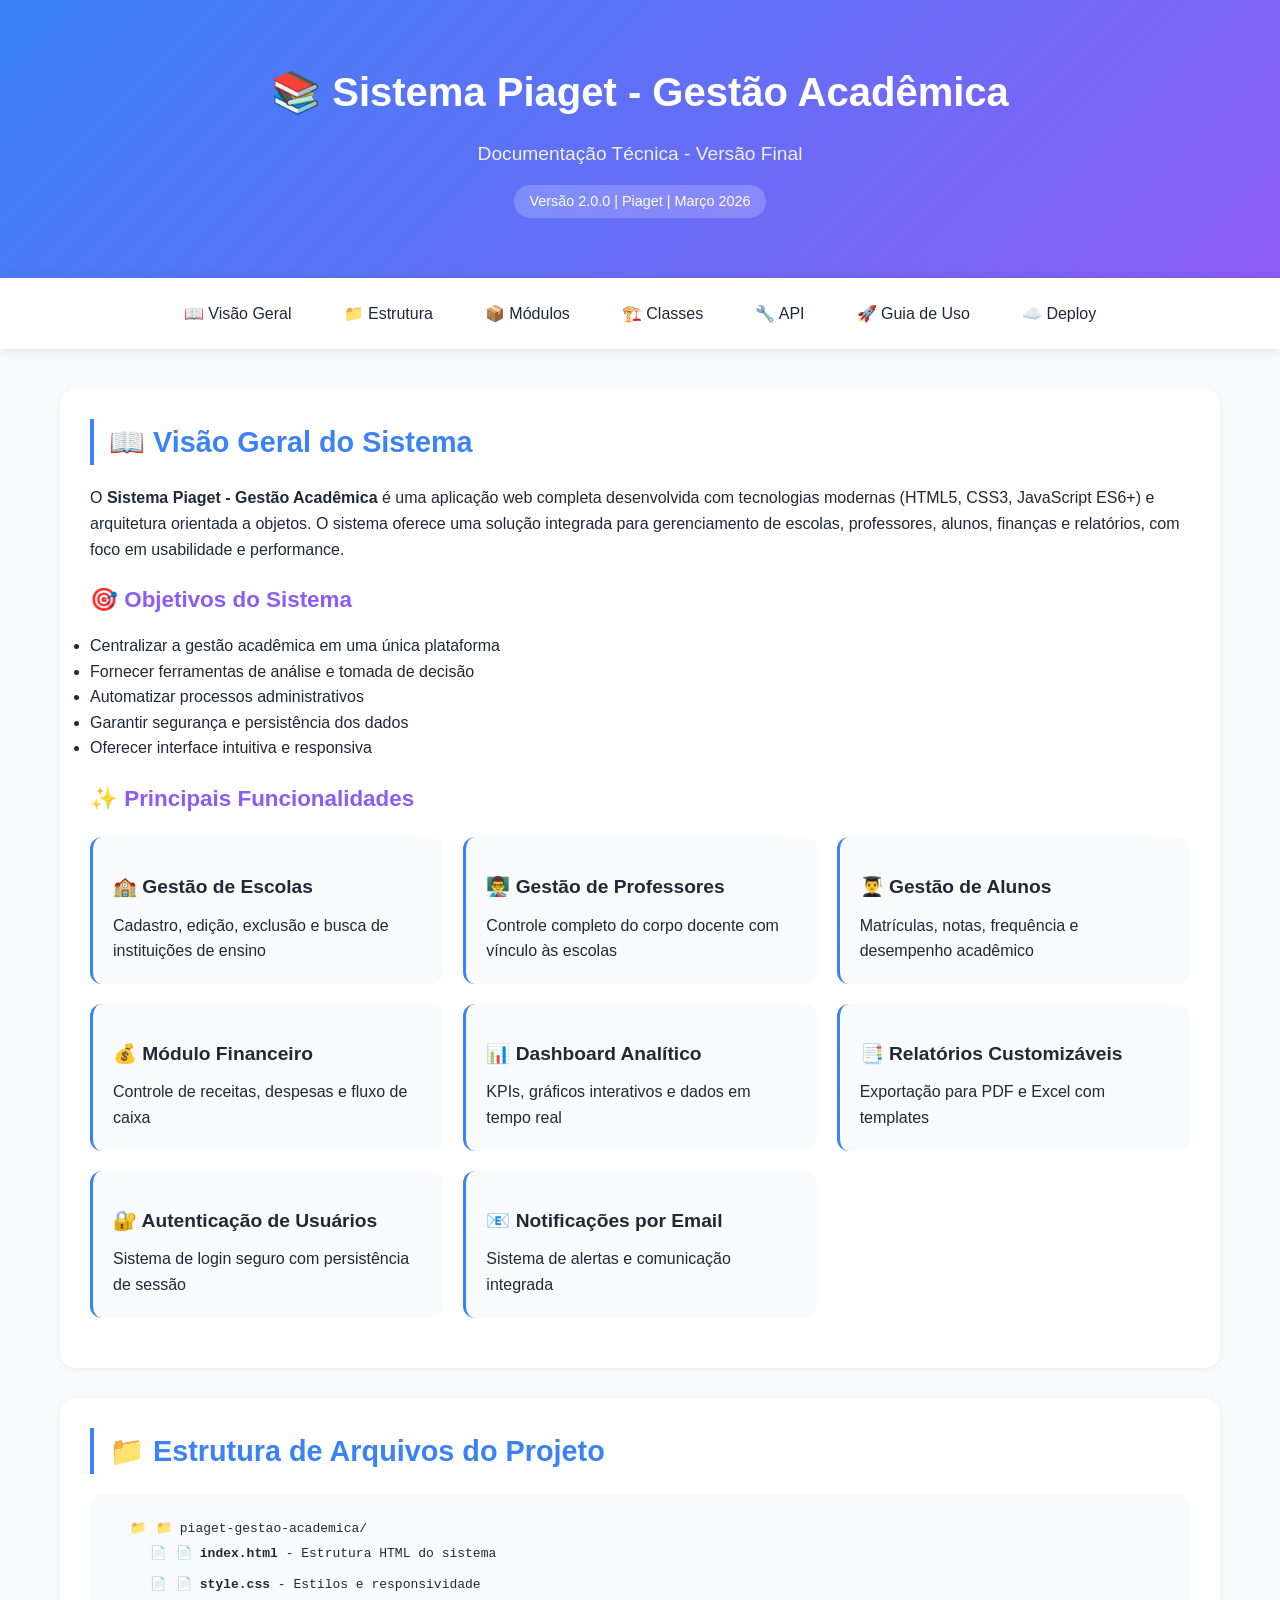
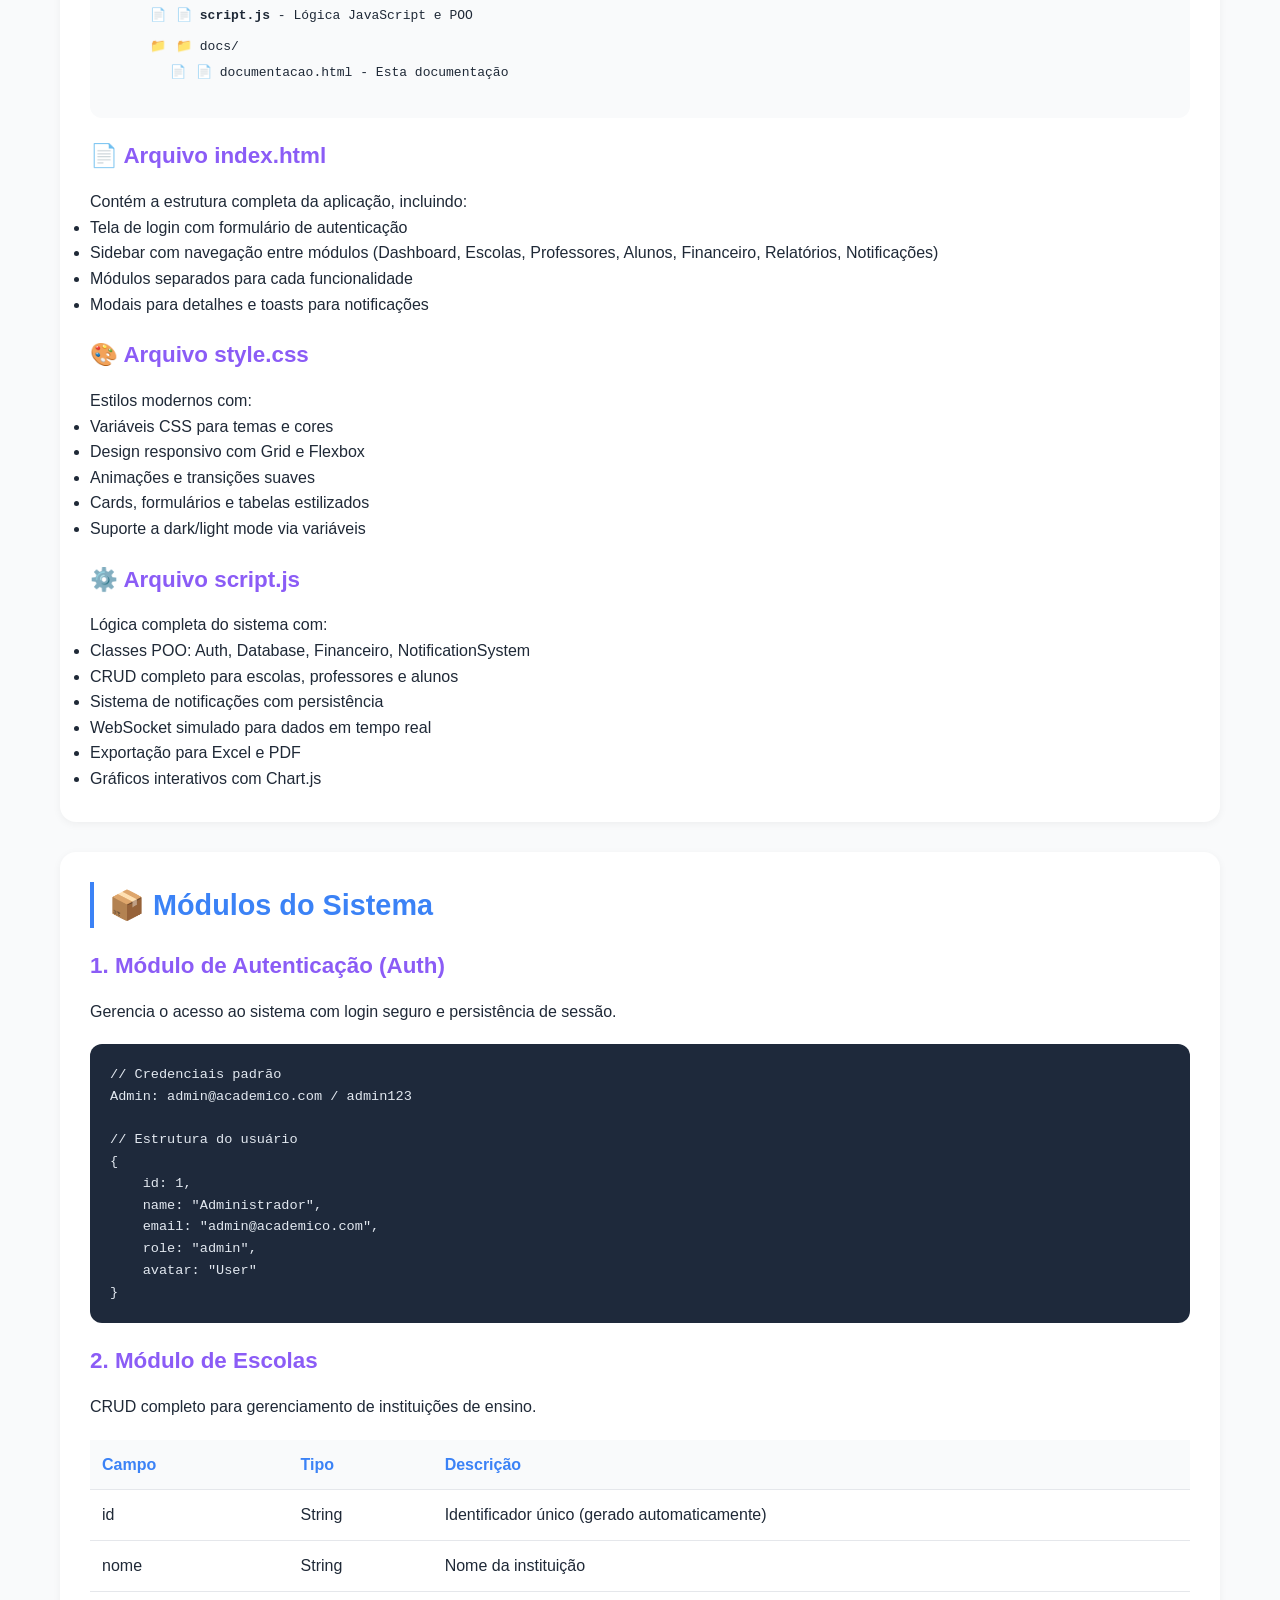
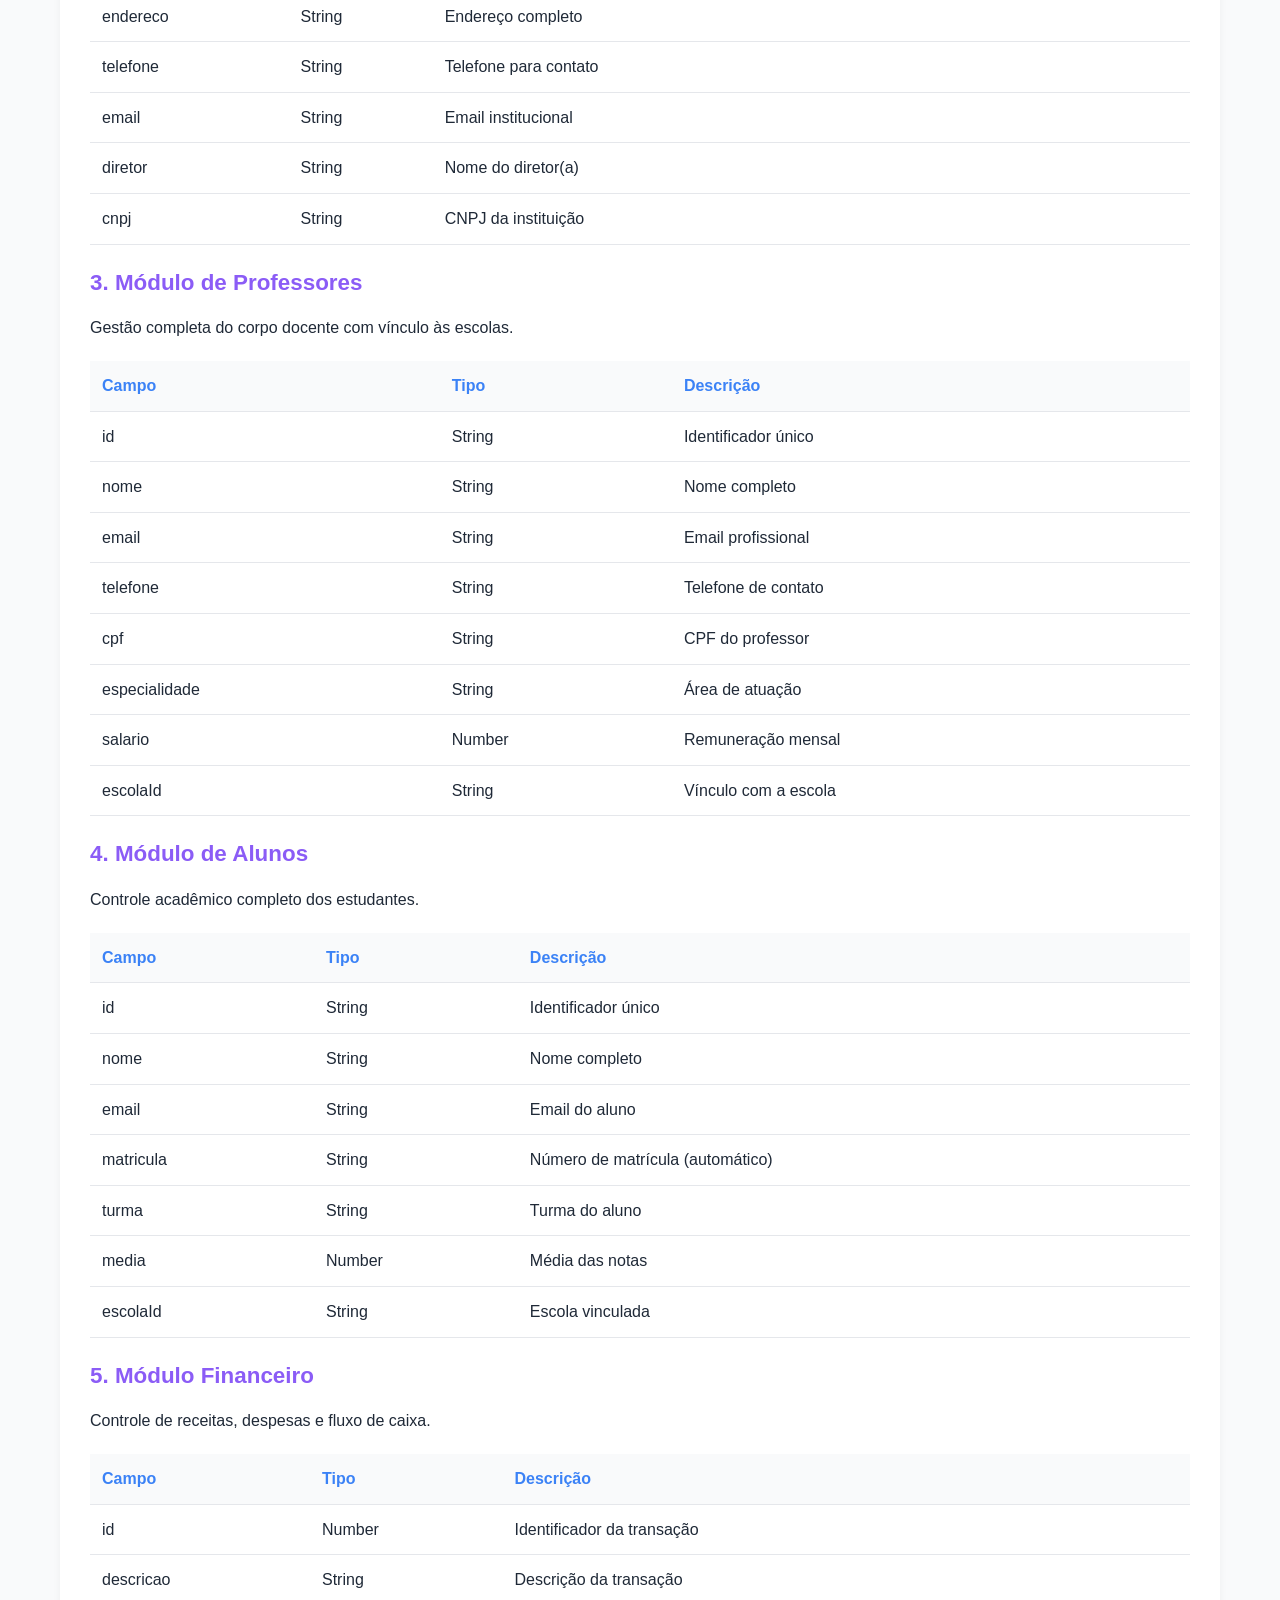
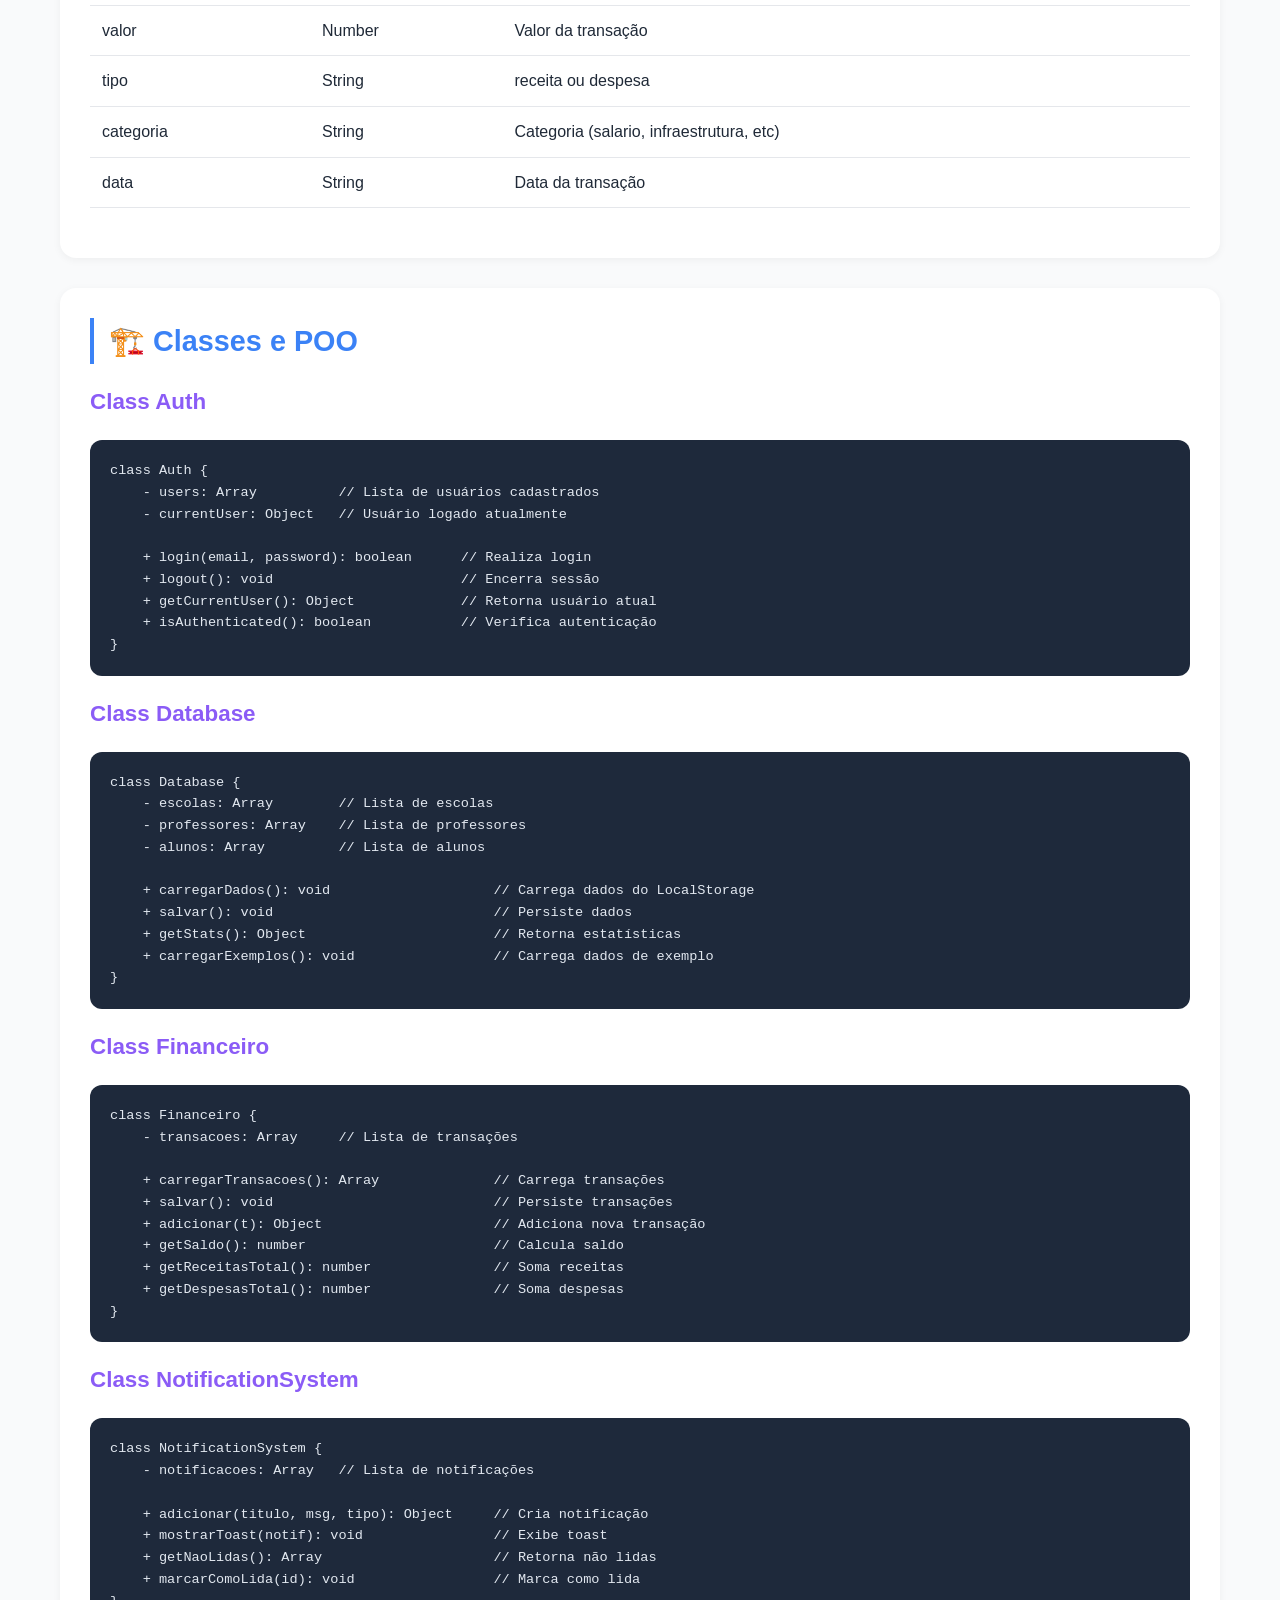
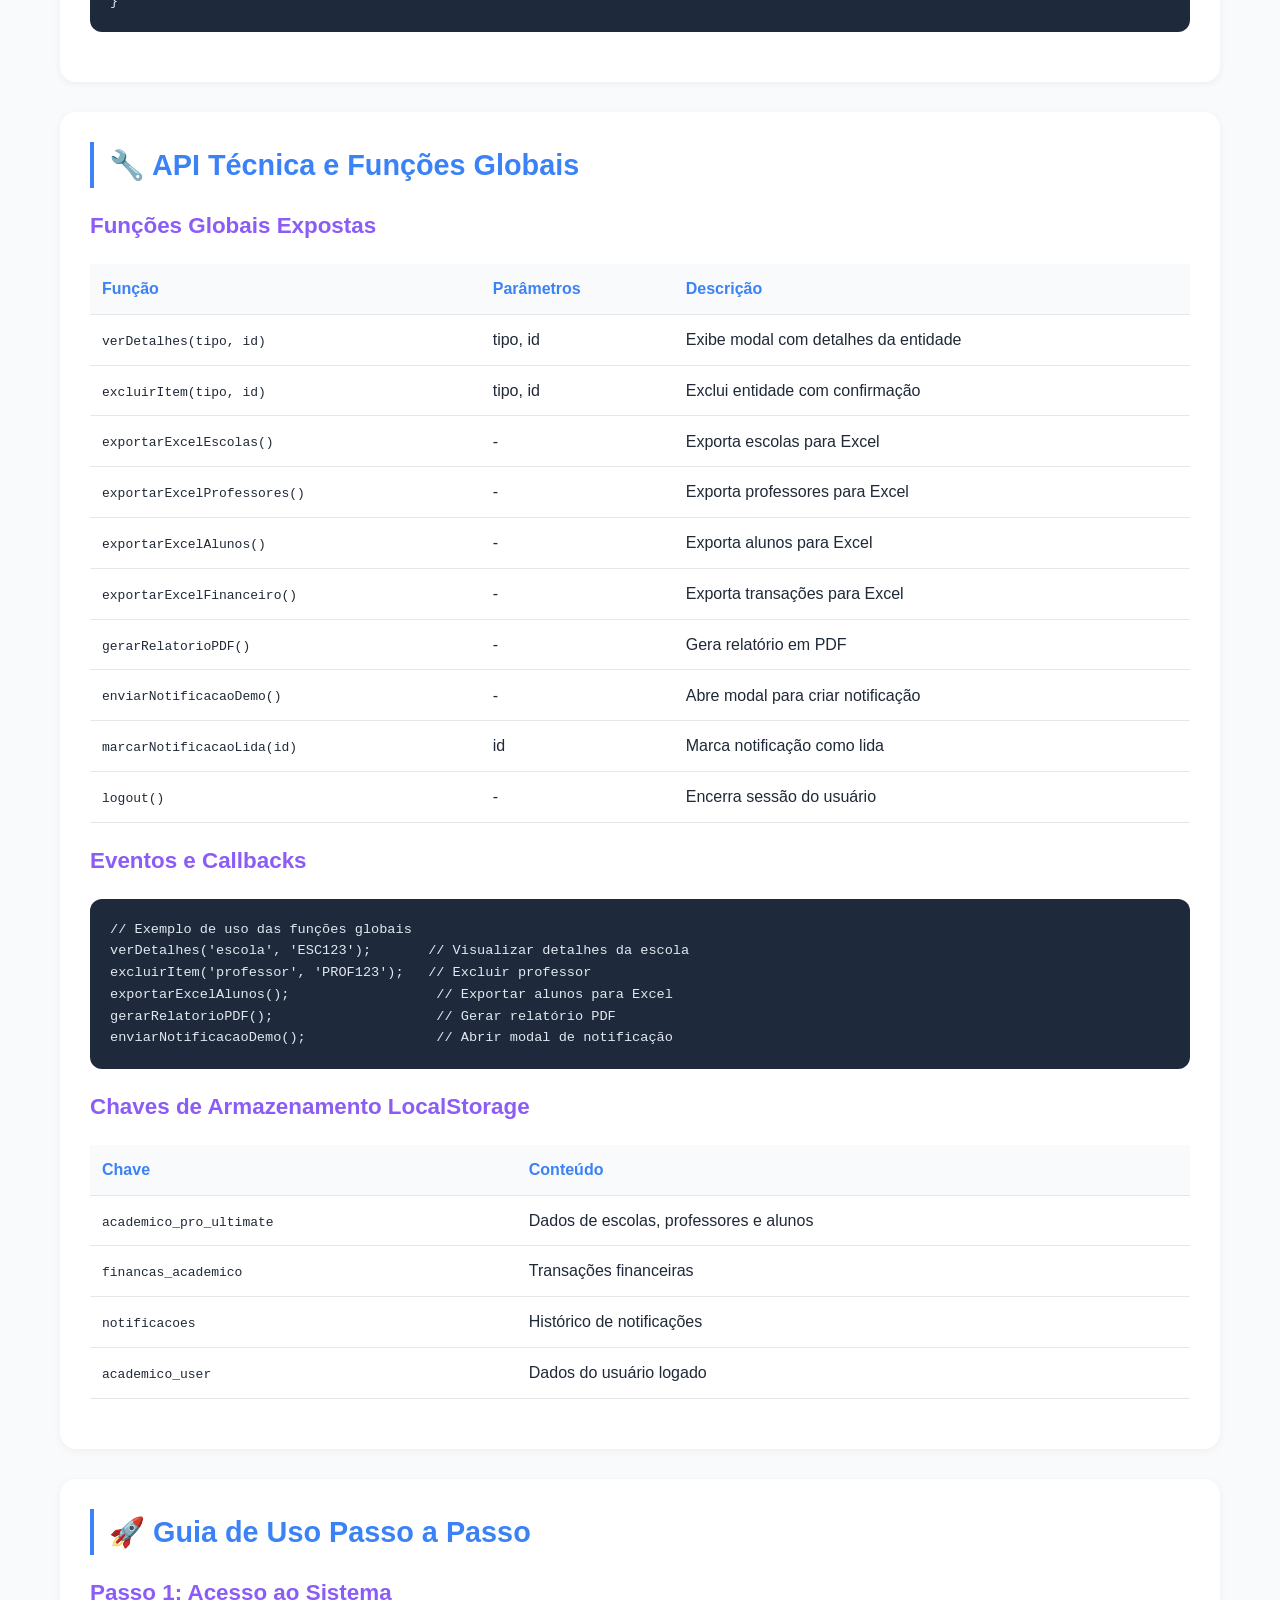
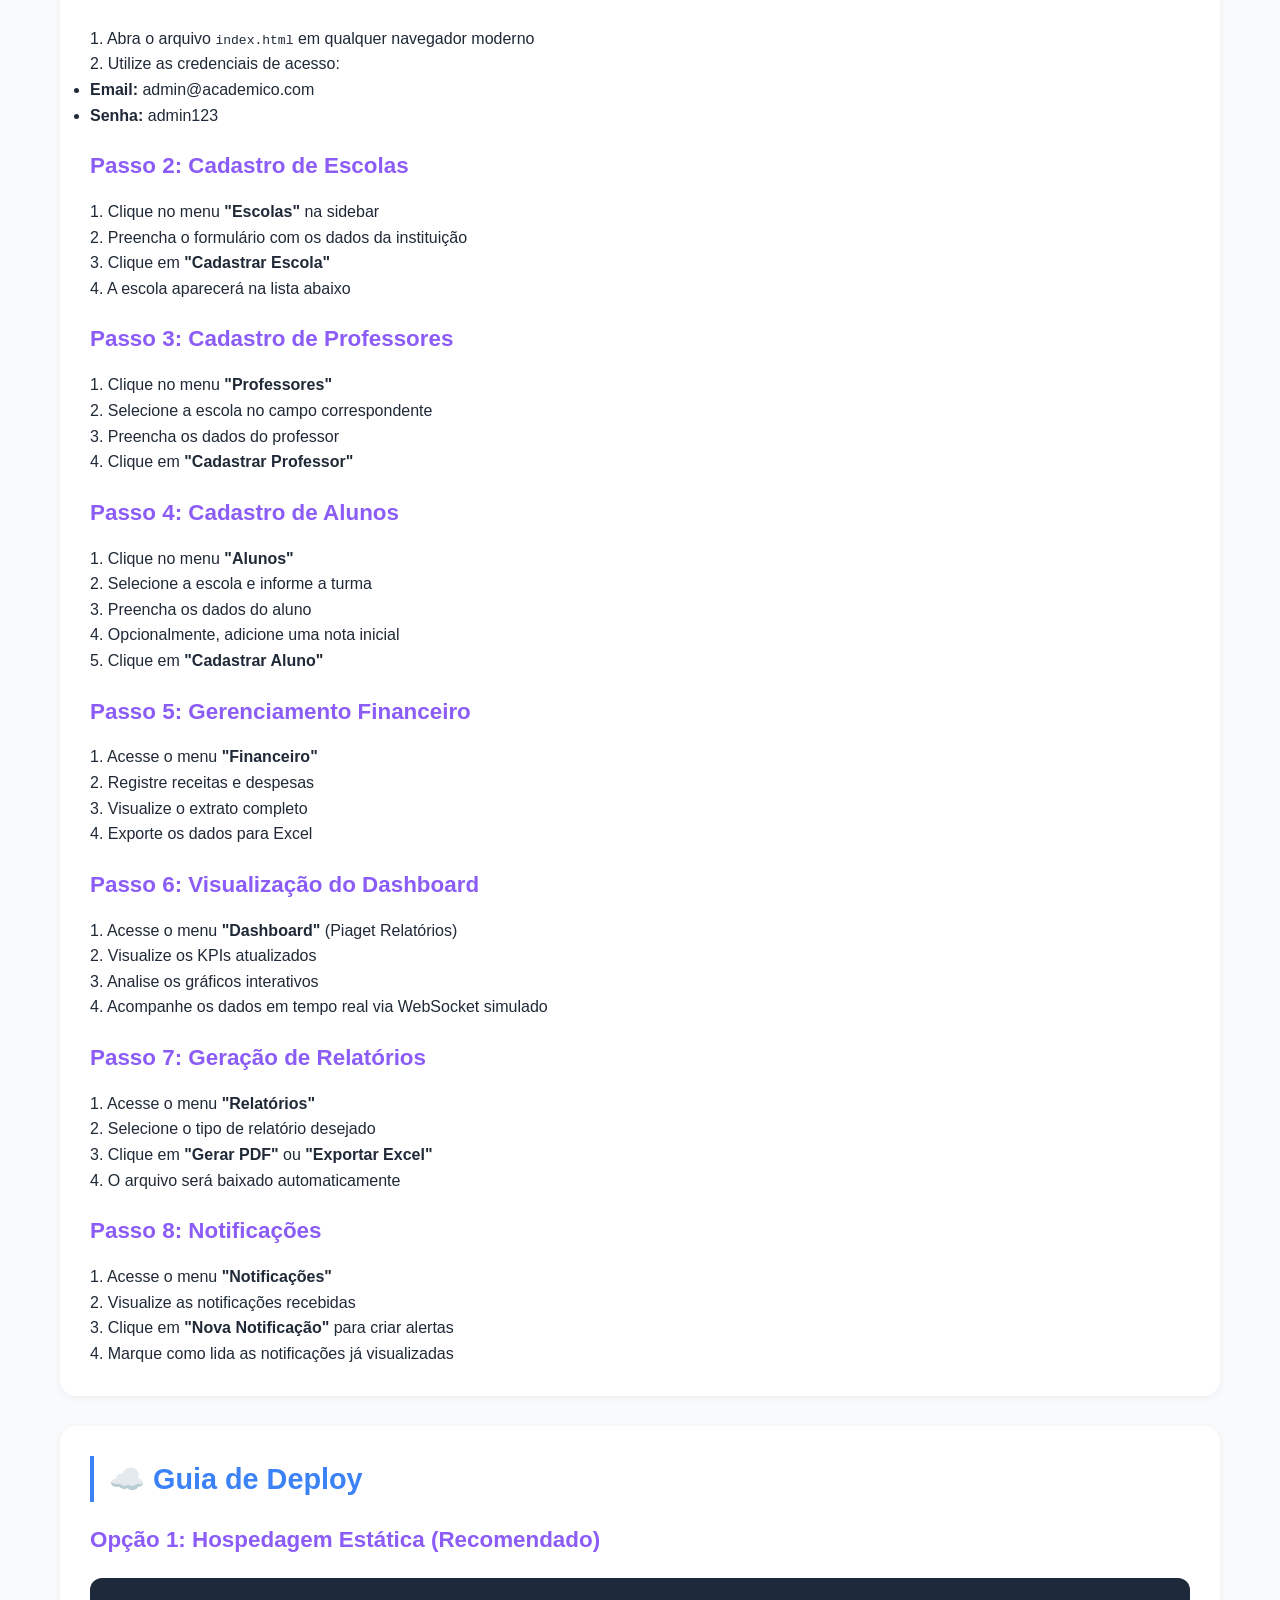
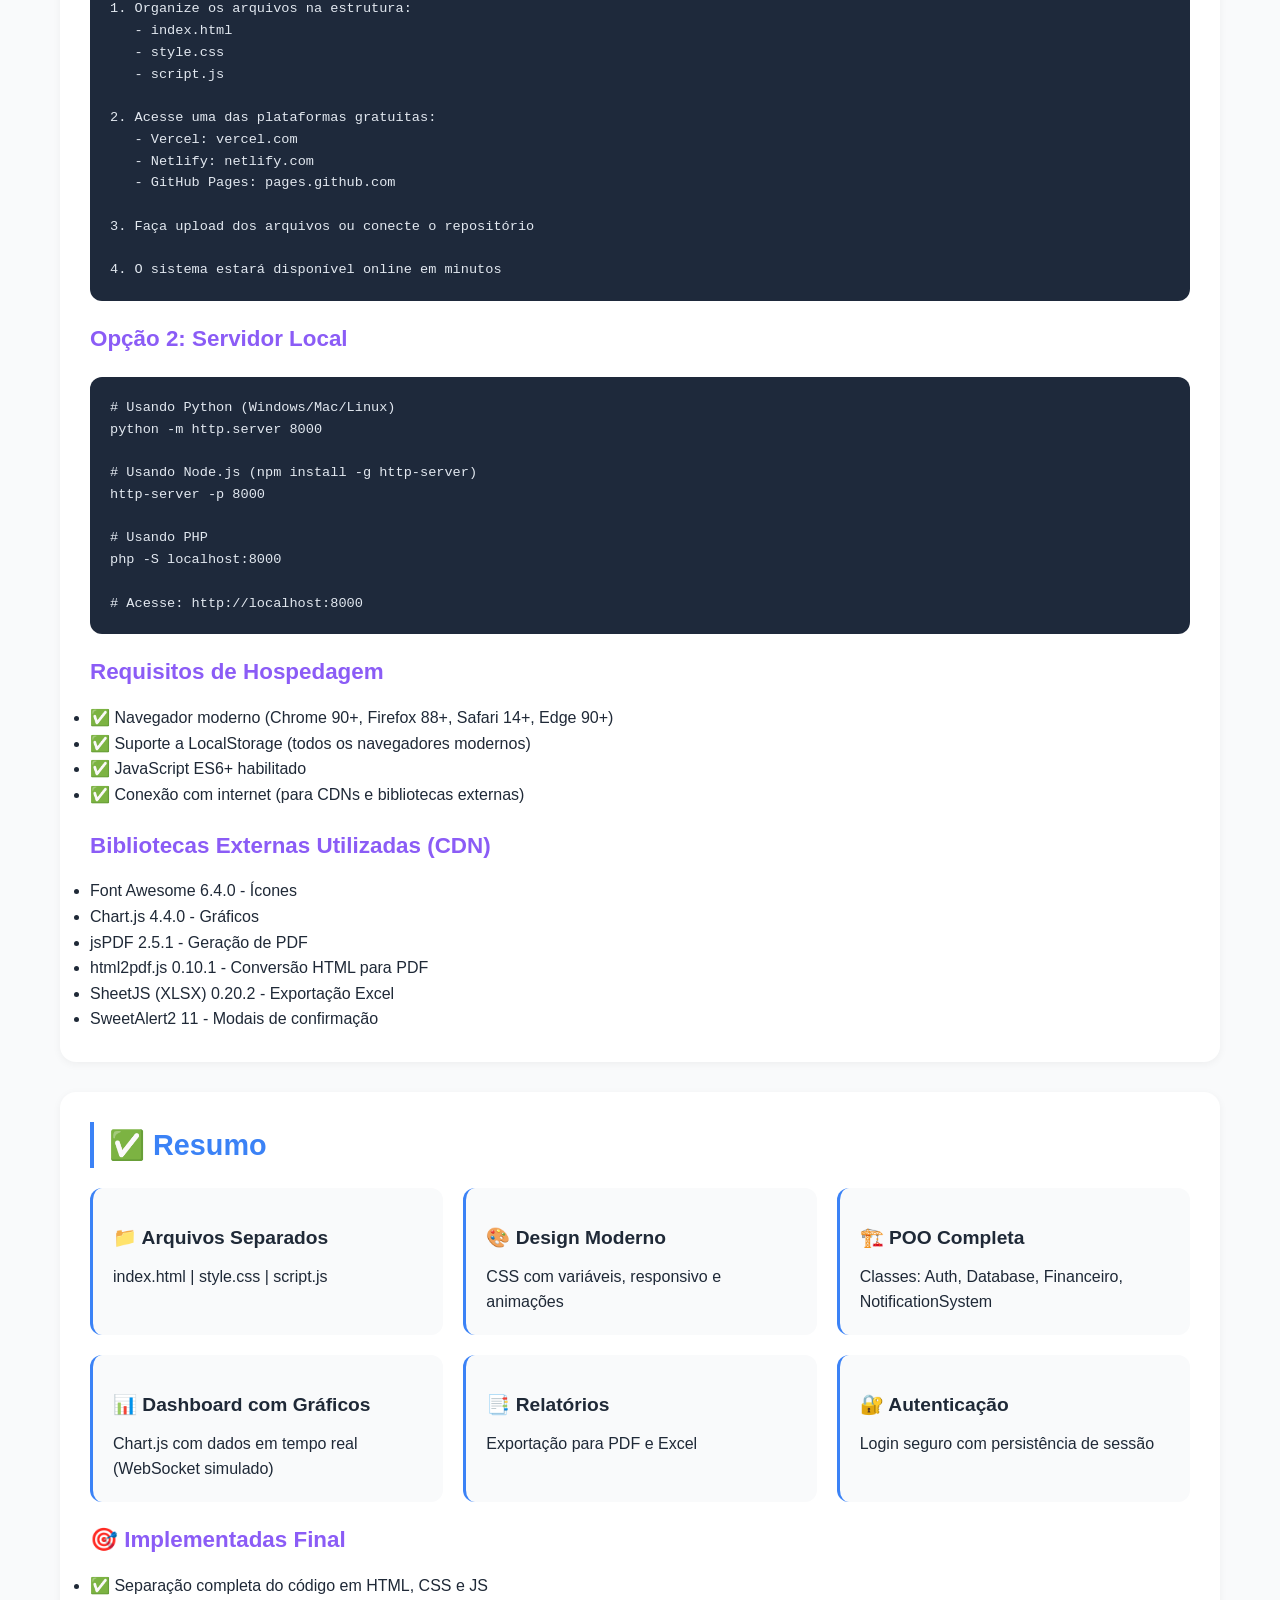
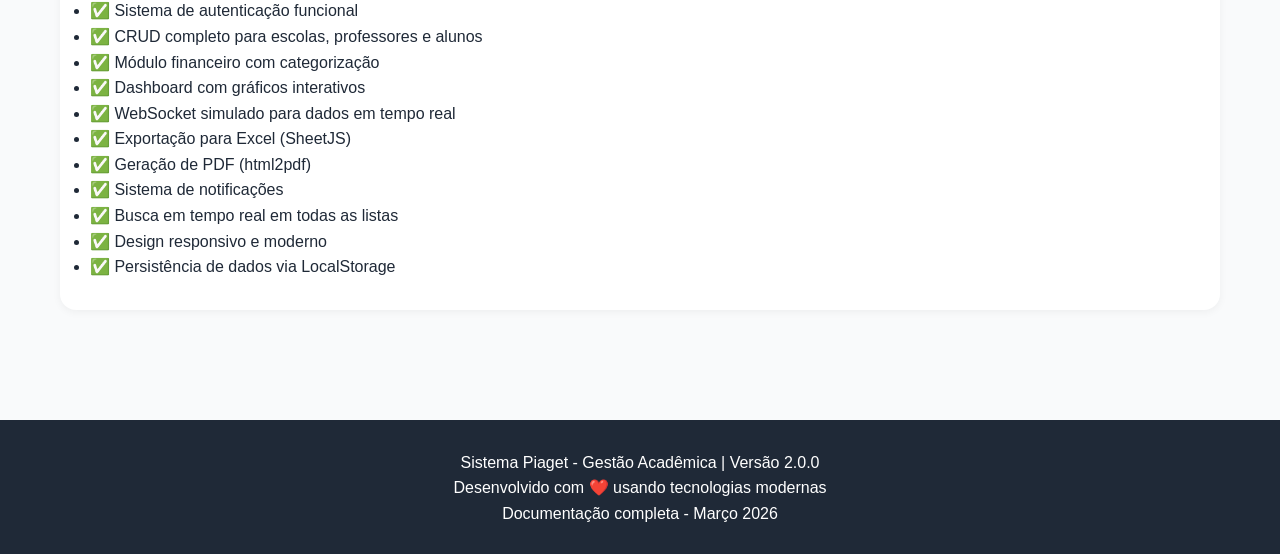
==== docs/documentacao.html @ 5e11f442 "projeto-piaget" ====
<!DOCTYPE html>
<html lang="pt-BR">
<head>
    <meta charset="UTF-8">
    <meta name="viewport" content="width=device-width, initial-scale=1.0">
    <title>Documentação - Sistema Piaget Gestão Acadêmica</title>
    <style>
        * {
            margin: 0;
            padding: 0;
            box-sizing: border-box;
        }

        :root {
            --primary: #3b82f6;
            --primary-dark: #2563eb;
            --secondary: #8b5cf6;
            --success: #10b981;
            --danger: #ef4444;
            --warning: #f59e0b;
            --dark: #1f2937;
            --light: #f9fafb;
            --gray: #6b7280;
        }

        body {
            font-family: 'Segoe UI', Tahoma, Geneva, Verdana, sans-serif;
            line-height: 1.6;
            color: var(--dark);
            background: var(--light);
        }

        /* Header */
        .doc-header {
            background: linear-gradient(135deg, var(--primary), var(--secondary));
            color: white;
            padding: 60px 0;
            text-align: center;
        }

        .doc-header h1 {
            font-size: 2.5rem;
            margin-bottom: 15px;
        }

        .doc-header p {
            font-size: 1.2rem;
            opacity: 0.9;
        }

        .version-badge {
            display: inline-block;
            background: rgba(255,255,255,0.2);
            padding: 5px 15px;
            border-radius: 20px;
            margin-top: 15px;
            font-size: 0.9rem;
        }

        /* Container */
        .container {
            max-width: 1200px;
            margin: 0 auto;
            padding: 40px 20px;
        }

        /* Navegação */
        .nav-bar {
            background: white;
            box-shadow: 0 2px 10px rgba(0,0,0,0.1);
            position: sticky;
            top: 0;
            z-index: 100;
        }

        .nav-links {
            display: flex;
            justify-content: center;
            gap: 20px;
            padding: 15px;
            flex-wrap: wrap;
        }

        .nav-links a {
            color: var(--dark);
            text-decoration: none;
            padding: 8px 16px;
            border-radius: 8px;
            transition: all 0.3s;
            font-weight: 500;
        }

        .nav-links a:hover {
            background: var(--primary);
            color: white;
        }

        /* Seções */
        .section {
            background: white;
            border-radius: 16px;
            padding: 30px;
            margin-bottom: 30px;
            box-shadow: 0 2px 8px rgba(0,0,0,0.05);
        }

        .section h2 {
            color: var(--primary);
            border-left: 4px solid var(--primary);
            padding-left: 15px;
            margin-bottom: 20px;
            font-size: 1.8rem;
        }

        .section h3 {
            color: var(--secondary);
            margin: 20px 0 15px 0;
            font-size: 1.4rem;
        }

        .section h4 {
            color: var(--dark);
            margin: 15px 0 10px 0;
            font-size: 1.2rem;
        }

        /* Cards */
        .feature-grid {
            display: grid;
            grid-template-columns: repeat(auto-fit, minmax(300px, 1fr));
            gap: 20px;
            margin: 20px 0;
        }

        .feature-card {
            background: var(--light);
            padding: 20px;
            border-radius: 12px;
            border-left: 3px solid var(--primary);
        }

        /* Code Blocks */
        .code-block {
            background: #1e293b;
            color: #e2e8f0;
            padding: 20px;
            border-radius: 12px;
            overflow-x: auto;
            font-family: 'Courier New', monospace;
            font-size: 0.85rem;
            margin: 20px 0;
        }

        .code-block pre {
            margin: 0;
            white-space: pre-wrap;
            word-wrap: break-word;
        }

        /* Tabelas */
        .table-wrapper {
            overflow-x: auto;
            margin: 20px 0;
        }

        table {
            width: 100%;
            border-collapse: collapse;
            background: white;
        }

        th, td {
            padding: 12px;
            text-align: left;
            border-bottom: 1px solid #e5e7eb;
        }

        th {
            background: var(--light);
            font-weight: 600;
            color: var(--primary);
        }

        /* Badges */
        .badge {
            display: inline-block;
            padding: 4px 12px;
            border-radius: 20px;
            font-size: 0.8rem;
            font-weight: 500;
        }

        .badge-success { background: #d1fae5; color: #065f46; }
        .badge-warning { background: #fed7aa; color: #92400e; }
        .badge-info { background: #dbeafe; color: #1e40af; }

        /* Estrutura de Arquivos */
        .file-structure {
            background: var(--light);
            padding: 20px;
            border-radius: 12px;
            font-family: monospace;
        }

        .file-structure ul {
            list-style: none;
            padding-left: 20px;
        }

        .file-structure li {
            padding: 5px 0;
            position: relative;
        }

        .file-structure li::before {
            content: "📄";
            margin-right: 10px;
        }

        .file-structure li.folder::before {
            content: "📁";
        }

        /* Footer */
        .footer {
            background: var(--dark);
            color: white;
            text-align: center;
            padding: 30px;
            margin-top: 40px;
        }

        /* Responsividade */
        @media (max-width: 768px) {
            .section {
                padding: 20px;
            }
            .nav-links {
                gap: 10px;
            }
            .nav-links a {
                font-size: 0.9rem;
                padding: 6px 12px;
            }
        }

        @media print {
            .nav-bar, .footer {
                display: none;
            }
            .section {
                break-inside: avoid;
            }
        }
    </style>
</head>
<body>
    <div class="doc-header">
        <h1>📚 Sistema Piaget - Gestão Acadêmica</h1>
        <p>Documentação Técnica - Versão Final</p>
        <div class="version-badge">
            <i class="fas fa-code-branch"></i> Versão 2.0.0 | Piaget | Março 2026
        </div>
    </div>

    <div class="nav-bar">
        <div class="nav-links">
            <a href="#visao-geral">📖 Visão Geral</a>
            <a href="#estrutura">📁 Estrutura</a>
            <a href="#modulos">📦 Módulos</a>
            <a href="#classes">🏗️ Classes</a>
            <a href="#api">🔧 API</a>
            <a href="#guia-uso">🚀 Guia de Uso</a>
            <a href="#deploy">☁️ Deploy</a>
        </div>
    </div>

    <div class="container">
        <!-- Visão Geral -->
        <section id="visao-geral" class="section">
            <h2>📖 Visão Geral do Sistema</h2>
            <p>O <strong>Sistema Piaget - Gestão Acadêmica</strong> é uma aplicação web completa desenvolvida com tecnologias modernas (HTML5, CSS3, JavaScript ES6+) e arquitetura orientada a objetos. O sistema oferece uma solução integrada para gerenciamento de escolas, professores, alunos, finanças e relatórios, com foco em usabilidade e performance.</p>
            
            <h3>🎯 Objetivos do Sistema</h3>
            <ul>
                <li>Centralizar a gestão acadêmica em uma única plataforma</li>
                <li>Fornecer ferramentas de análise e tomada de decisão</li>
                <li>Automatizar processos administrativos</li>
                <li>Garantir segurança e persistência dos dados</li>
                <li>Oferecer interface intuitiva e responsiva</li>
            </ul>

            <h3>✨ Principais Funcionalidades</h3>
            <div class="feature-grid">
                <div class="feature-card">
                    <h4>🏫 Gestão de Escolas</h4>
                    <p>Cadastro, edição, exclusão e busca de instituições de ensino</p>
                </div>
                <div class="feature-card">
                    <h4>👨‍🏫 Gestão de Professores</h4>
                    <p>Controle completo do corpo docente com vínculo às escolas</p>
                </div>
                <div class="feature-card">
                    <h4>👨‍🎓 Gestão de Alunos</h4>
                    <p>Matrículas, notas, frequência e desempenho acadêmico</p>
                </div>
                <div class="feature-card">
                    <h4>💰 Módulo Financeiro</h4>
                    <p>Controle de receitas, despesas e fluxo de caixa</p>
                </div>
                <div class="feature-card">
                    <h4>📊 Dashboard Analítico</h4>
                    <p>KPIs, gráficos interativos e dados em tempo real</p>
                </div>
                <div class="feature-card">
                    <h4>📑 Relatórios Customizáveis</h4>
                    <p>Exportação para PDF e Excel com templates</p>
                </div>
                <div class="feature-card">
                    <h4>🔐 Autenticação de Usuários</h4>
                    <p>Sistema de login seguro com persistência de sessão</p>
                </div>
                <div class="feature-card">
                    <h4>📧 Notificações por Email</h4>
                    <p>Sistema de alertas e comunicação integrada</p>
                </div>
            </div>
        </section>

        <!-- Estrutura de Arquivos -->
        <section id="estrutura" class="section">
            <h2>📁 Estrutura de Arquivos do Projeto</h2>
            <div class="file-structure">
                <ul>
                    <li class="folder">📁 piaget-gestao-academica/
                        <ul>
                            <li>📄 <strong>index.html</strong> - Estrutura HTML do sistema</li>
                            <li>📄 <strong>style.css</strong> - Estilos e responsividade</li>
                            <li>📄 <strong>script.js</strong> - Lógica JavaScript e POO</li>
                            <li class="folder">📁 docs/
                                <ul>
                                    <li>📄 documentacao.html - Esta documentação</li>
                                </ul>
                            </li>
                        </ul>
                    </li>
                </ul>
            </div>

            <h3>📄 Arquivo index.html</h3>
            <p>Contém a estrutura completa da aplicação, incluindo:</p>
            <ul>
                <li>Tela de login com formulário de autenticação</li>
                <li>Sidebar com navegação entre módulos (Dashboard, Escolas, Professores, Alunos, Financeiro, Relatórios, Notificações)</li>
                <li>Módulos separados para cada funcionalidade</li>
                <li>Modais para detalhes e toasts para notificações</li>
            </ul>

            <h3>🎨 Arquivo style.css</h3>
            <p>Estilos modernos com:</p>
            <ul>
                <li>Variáveis CSS para temas e cores</li>
                <li>Design responsivo com Grid e Flexbox</li>
                <li>Animações e transições suaves</li>
                <li>Cards, formulários e tabelas estilizados</li>
                <li>Suporte a dark/light mode via variáveis</li>
            </ul>

            <h3>⚙️ Arquivo script.js</h3>
            <p>Lógica completa do sistema com:</p>
            <ul>
                <li>Classes POO: Auth, Database, Financeiro, NotificationSystem</li>
                <li>CRUD completo para escolas, professores e alunos</li>
                <li>Sistema de notificações com persistência</li>
                <li>WebSocket simulado para dados em tempo real</li>
                <li>Exportação para Excel e PDF</li>
                <li>Gráficos interativos com Chart.js</li>
            </ul>
        </section>

        <!-- Módulos -->
        <section id="modulos" class="section">
            <h2>📦 Módulos do Sistema</h2>
            
            <h3>1. Módulo de Autenticação (Auth)</h3>
            <p>Gerencia o acesso ao sistema com login seguro e persistência de sessão.</p>
            <div class="code-block">
                <pre>
// Credenciais padrão
Admin: admin@academico.com / admin123

// Estrutura do usuário
{
    id: 1,
    name: "Administrador",
    email: "admin@academico.com",
    role: "admin",
    avatar: "User"
}</pre>
            </div>

            <h3>2. Módulo de Escolas</h3>
            <p>CRUD completo para gerenciamento de instituições de ensino.</p>
            <div class="table-wrapper">
                <table>
                    <thead><tr><th>Campo</th><th>Tipo</th><th>Descrição</th></tr></thead>
                    <tbody>
                        <tr><td>id</td><td>String</td><td>Identificador único (gerado automaticamente)</td></tr>
                        <tr><td>nome</td><td>String</td><td>Nome da instituição</td></tr>
                        <tr><td>endereco</td><td>String</td><td>Endereço completo</td></tr>
                        <tr><td>telefone</td><td>String</td><td>Telefone para contato</td></tr>
                        <tr><td>email</td><td>String</td><td>Email institucional</td></tr>
                        <tr><td>diretor</td><td>String</td><td>Nome do diretor(a)</td></tr>
                        <tr><td>cnpj</td><td>String</td><td>CNPJ da instituição</td></tr>
                    </tbody>
                </table>
            </div>

            <h3>3. Módulo de Professores</h3>
            <p>Gestão completa do corpo docente com vínculo às escolas.</p>
            <div class="table-wrapper">
                <table>
                    <thead><tr><th>Campo</th><th>Tipo</th><th>Descrição</th></tr></thead>
                    <tbody>
                        <tr><td>id</td><td>String</td><td>Identificador único</td></tr>
                        <tr><td>nome</td><td>String</td><td>Nome completo</td></tr>
                        <tr><td>email</td><td>String</td><td>Email profissional</td></tr>
                        <tr><td>telefone</td><td>String</td><td>Telefone de contato</td></tr>
                        <tr><td>cpf</td><td>String</td><td>CPF do professor</td></tr>
                        <tr><td>especialidade</td><td>String</td><td>Área de atuação</td></tr>
                        <tr><td>salario</td><td>Number</td><td>Remuneração mensal</td></tr>
                        <tr><td>escolaId</td><td>String</td><td>Vínculo com a escola</td></tr>
                    </tbody>
                </table>
            </div>

            <h3>4. Módulo de Alunos</h3>
            <p>Controle acadêmico completo dos estudantes.</p>
            <div class="table-wrapper">
                <table>
                    <thead><tr><th>Campo</th><th>Tipo</th><th>Descrição</th></tr></thead>
                    <tbody>
                        <tr><td>id</td><td>String</td><td>Identificador único</td></tr>
                        <tr><td>nome</td><td>String</td><td>Nome completo</td></tr>
                        <tr><td>email</td><td>String</td><td>Email do aluno</td></tr>
                        <tr><td>matricula</td><td>String</td><td>Número de matrícula (automático)</td></tr>
                        <tr><td>turma</td><td>String</td><td>Turma do aluno</td></tr>
                        <tr><td>media</td><td>Number</td><td>Média das notas</td></tr>
                        <tr><td>escolaId</td><td>String</td><td>Escola vinculada</td></tr>
                    </tbody>
                </table>
            </div>

            <h3>5. Módulo Financeiro</h3>
            <p>Controle de receitas, despesas e fluxo de caixa.</p>
            <div class="table-wrapper">
                <table>
                    <thead><tr><th>Campo</th><th>Tipo</th><th>Descrição</th></tr></thead>
                    <tbody>
                        <tr><td>id</td><td>Number</td><td>Identificador da transação</td></tr>
                        <tr><td>descricao</td><td>String</td><td>Descrição da transação</td></tr>
                        <tr><td>valor</td><td>Number</td><td>Valor da transação</td></tr>
                        <tr><td>tipo</td><td>String</td><td>receita ou despesa</td></tr>
                        <tr><td>categoria</td><td>String</td><td>Categoria (salario, infraestrutura, etc)</td></tr>
                        <tr><td>data</td><td>String</td><td>Data da transação</td></tr>
                    </tbody>
                </table>
            </div>
        </section>

        <!-- Classes POO -->
        <section id="classes" class="section">
            <h2>🏗️ Classes e POO</h2>
            
            <h3>Class Auth</h3>
            <div class="code-block">
                <pre>
class Auth {
    - users: Array          // Lista de usuários cadastrados
    - currentUser: Object   // Usuário logado atualmente
    
    + login(email, password): boolean      // Realiza login
    + logout(): void                       // Encerra sessão
    + getCurrentUser(): Object             // Retorna usuário atual
    + isAuthenticated(): boolean           // Verifica autenticação
}</pre>
            </div>

            <h3>Class Database</h3>
            <div class="code-block">
                <pre>
class Database {
    - escolas: Array        // Lista de escolas
    - professores: Array    // Lista de professores
    - alunos: Array         // Lista de alunos
    
    + carregarDados(): void                    // Carrega dados do LocalStorage
    + salvar(): void                           // Persiste dados
    + getStats(): Object                       // Retorna estatísticas
    + carregarExemplos(): void                 // Carrega dados de exemplo
}</pre>
            </div>

            <h3>Class Financeiro</h3>
            <div class="code-block">
                <pre>
class Financeiro {
    - transacoes: Array     // Lista de transações
    
    + carregarTransacoes(): Array              // Carrega transações
    + salvar(): void                           // Persiste transações
    + adicionar(t): Object                     // Adiciona nova transação
    + getSaldo(): number                       // Calcula saldo
    + getReceitasTotal(): number               // Soma receitas
    + getDespesasTotal(): number               // Soma despesas
}</pre>
            </div>

            <h3>Class NotificationSystem</h3>
            <div class="code-block">
                <pre>
class NotificationSystem {
    - notificacoes: Array   // Lista de notificações
    
    + adicionar(titulo, msg, tipo): Object     // Cria notificação
    + mostrarToast(notif): void                // Exibe toast
    + getNaoLidas(): Array                     // Retorna não lidas
    + marcarComoLida(id): void                 // Marca como lida
}</pre>
            </div>
        </section>

        <!-- API Técnica -->
        <section id="api" class="section">
            <h2>🔧 API Técnica e Funções Globais</h2>
            
            <h3>Funções Globais Expostas</h3>
            <div class="table-wrapper">
                <table>
                    <thead><tr><th>Função</th><th>Parâmetros</th><th>Descrição</th></tr></thead>
                    <tbody>
                        <tr><td><code>verDetalhes(tipo, id)</code></td><td>tipo, id</td><td>Exibe modal com detalhes da entidade</td></tr>
                        <tr><td><code>excluirItem(tipo, id)</code></td><td>tipo, id</td><td>Exclui entidade com confirmação</td></tr>
                        <tr><td><code>exportarExcelEscolas()</code></td><td>-</td><td>Exporta escolas para Excel</td></tr>
                        <tr><td><code>exportarExcelProfessores()</code></td><td>-</td><td>Exporta professores para Excel</td></tr>
                        <tr><td><code>exportarExcelAlunos()</code></td><td>-</td><td>Exporta alunos para Excel</td></tr>
                        <tr><td><code>exportarExcelFinanceiro()</code></td><td>-</td><td>Exporta transações para Excel</td></tr>
                        <tr><td><code>gerarRelatorioPDF()</code></td><td>-</td><td>Gera relatório em PDF</td></tr>
                        <tr><td><code>enviarNotificacaoDemo()</code></td><td>-</td><td>Abre modal para criar notificação</td></tr>
                        <tr><td><code>marcarNotificacaoLida(id)</code></td><td>id</td><td>Marca notificação como lida</td></tr>
                        <tr><td><code>logout()</code></td><td>-</td><td>Encerra sessão do usuário</td></tr>
                    </tbody>
                </table>
            </div>

            <h3>Eventos e Callbacks</h3>
            <div class="code-block">
                <pre>
// Exemplo de uso das funções globais
verDetalhes('escola', 'ESC123');       // Visualizar detalhes da escola
excluirItem('professor', 'PROF123');   // Excluir professor
exportarExcelAlunos();                  // Exportar alunos para Excel
gerarRelatorioPDF();                    // Gerar relatório PDF
enviarNotificacaoDemo();                // Abrir modal de notificação</pre>
            </div>

            <h3>Chaves de Armazenamento LocalStorage</h3>
            <div class="table-wrapper">
                <table>
                    <thead><tr><th>Chave</th><th>Conteúdo</th></tr></thead>
                    <tbody>
                        <tr><td><code>academico_pro_ultimate</code></td><td>Dados de escolas, professores e alunos</td></tr>
                        <tr><td><code>financas_academico</code></td><td>Transações financeiras</td></tr>
                        <tr><td><code>notificacoes</code></td><td>Histórico de notificações</td></tr>
                        <tr><td><code>academico_user</code></td><td>Dados do usuário logado</td></tr>
                    </tbody>
                </table>
            </div>
        </section>

        <!-- Guia de Uso -->
        <section id="guia-uso" class="section">
            <h2>🚀 Guia de Uso Passo a Passo</h2>
            
            <h3>Passo 1: Acesso ao Sistema</h3>
            <p>1. Abra o arquivo <code>index.html</code> em qualquer navegador moderno</p>
            <p>2. Utilize as credenciais de acesso:</p>
            <ul>
                <li><strong>Email:</strong> admin@academico.com</li>
                <li><strong>Senha:</strong> admin123</li>
            </ul>

            <h3>Passo 2: Cadastro de Escolas</h3>
            <p>1. Clique no menu <strong>"Escolas"</strong> na sidebar</p>
            <p>2. Preencha o formulário com os dados da instituição</p>
            <p>3. Clique em <strong>"Cadastrar Escola"</strong></p>
            <p>4. A escola aparecerá na lista abaixo</p>

            <h3>Passo 3: Cadastro de Professores</h3>
            <p>1. Clique no menu <strong>"Professores"</strong></p>
            <p>2. Selecione a escola no campo correspondente</p>
            <p>3. Preencha os dados do professor</p>
            <p>4. Clique em <strong>"Cadastrar Professor"</strong></p>

            <h3>Passo 4: Cadastro de Alunos</h3>
            <p>1. Clique no menu <strong>"Alunos"</strong></p>
            <p>2. Selecione a escola e informe a turma</p>
            <p>3. Preencha os dados do aluno</p>
            <p>4. Opcionalmente, adicione uma nota inicial</p>
            <p>5. Clique em <strong>"Cadastrar Aluno"</strong></p>

            <h3>Passo 5: Gerenciamento Financeiro</h3>
            <p>1. Acesse o menu <strong>"Financeiro"</strong></p>
            <p>2. Registre receitas e despesas</p>
            <p>3. Visualize o extrato completo</p>
            <p>4. Exporte os dados para Excel</p>

            <h3>Passo 6: Visualização do Dashboard</h3>
            <p>1. Acesse o menu <strong>"Dashboard"</strong> (Piaget Relatórios)</p>
            <p>2. Visualize os KPIs atualizados</p>
            <p>3. Analise os gráficos interativos</p>
            <p>4. Acompanhe os dados em tempo real via WebSocket simulado</p>

            <h3>Passo 7: Geração de Relatórios</h3>
            <p>1. Acesse o menu <strong>"Relatórios"</strong></p>
            <p>2. Selecione o tipo de relatório desejado</p>
            <p>3. Clique em <strong>"Gerar PDF"</strong> ou <strong>"Exportar Excel"</strong></p>
            <p>4. O arquivo será baixado automaticamente</p>

            <h3>Passo 8: Notificações</h3>
            <p>1. Acesse o menu <strong>"Notificações"</strong></p>
            <p>2. Visualize as notificações recebidas</p>
            <p>3. Clique em <strong>"Nova Notificação"</strong> para criar alertas</p>
            <p>4. Marque como lida as notificações já visualizadas</p>
        </section>

        <!-- Deploy -->
        <section id="deploy" class="section">
            <h2>☁️ Guia de Deploy</h2>
            
            <h3>Opção 1: Hospedagem Estática (Recomendado)</h3>
            <div class="code-block">
                <pre>
1. Organize os arquivos na estrutura:
   - index.html
   - style.css
   - script.js

2. Acesse uma das plataformas gratuitas:
   - Vercel: vercel.com
   - Netlify: netlify.com
   - GitHub Pages: pages.github.com

3. Faça upload dos arquivos ou conecte o repositório

4. O sistema estará disponível online em minutos</pre>
            </div>

            <h3>Opção 2: Servidor Local</h3>
            <div class="code-block">
                <pre>
# Usando Python (Windows/Mac/Linux)
python -m http.server 8000

# Usando Node.js (npm install -g http-server)
http-server -p 8000

# Usando PHP
php -S localhost:8000

# Acesse: http://localhost:8000</pre>
            </div>

            <h3>Requisitos de Hospedagem</h3>
            <ul>
                <li>✅ Navegador moderno (Chrome 90+, Firefox 88+, Safari 14+, Edge 90+)</li>
                <li>✅ Suporte a LocalStorage (todos os navegadores modernos)</li>
                <li>✅ JavaScript ES6+ habilitado</li>
                <li>✅ Conexão com internet (para CDNs e bibliotecas externas)</li>
            </ul>

            <h3>Bibliotecas Externas Utilizadas (CDN)</h3>
            <ul>
                <li>Font Awesome 6.4.0 - Ícones</li>
                <li>Chart.js 4.4.0 - Gráficos</li>
                <li>jsPDF 2.5.1 - Geração de PDF</li>
                <li>html2pdf.js 0.10.1 - Conversão HTML para PDF</li>
                <li>SheetJS (XLSX) 0.20.2 - Exportação Excel</li>
                <li>SweetAlert2 11 - Modais de confirmação</li>
            </ul>
        </section>

        <!-- Versão Final -->
        <section class="section">
            <h2>✅ Resumo</h2>
            
            <div class="feature-grid">
                <div class="feature-card">
                    <h4>📁 Arquivos Separados</h4>
                    <p>index.html | style.css | script.js</p>
                </div>
                <div class="feature-card">
                    <h4>🎨 Design Moderno</h4>
                    <p>CSS com variáveis, responsivo e animações</p>
                </div>
                <div class="feature-card">
                    <h4>🏗️ POO Completa</h4>
                    <p>Classes: Auth, Database, Financeiro, NotificationSystem</p>
                </div>
                <div class="feature-card">
                    <h4>📊 Dashboard com Gráficos</h4>
                    <p>Chart.js com dados em tempo real (WebSocket simulado)</p>
                </div>
                <div class="feature-card">
                    <h4>📑 Relatórios</h4>
                    <p>Exportação para PDF e Excel</p>
                </div>
                <div class="feature-card">
                    <h4>🔐 Autenticação</h4>
                    <p>Login seguro com persistência de sessão</p>
                </div>
            </div>

            <h3>🎯 Implementadas Final</h3>
            <ul>
                <li>✅ Separação completa do código em HTML, CSS e JS</li>
                <li>✅ Sistema de autenticação funcional</li>
                <li>✅ CRUD completo para escolas, professores e alunos</li>
                <li>✅ Módulo financeiro com categorização</li>
                <li>✅ Dashboard com gráficos interativos</li>
                <li>✅ WebSocket simulado para dados em tempo real</li>
                <li>✅ Exportação para Excel (SheetJS)</li>
                <li>✅ Geração de PDF (html2pdf)</li>
                <li>✅ Sistema de notificações</li>
                <li>✅ Busca em tempo real em todas as listas</li>
                <li>✅ Design responsivo e moderno</li>
                <li>✅ Persistência de dados via LocalStorage</li>
            </ul>
        </section>
    </div>

    <div class="footer">
        <p>Sistema Piaget - Gestão Acadêmica | Versão 2.0.0</p>
        <p>Desenvolvido com ❤️ usando tecnologias modernas</p>
        <p>Documentação completa - Março 2026</p>
    </div>
</body>
</html>
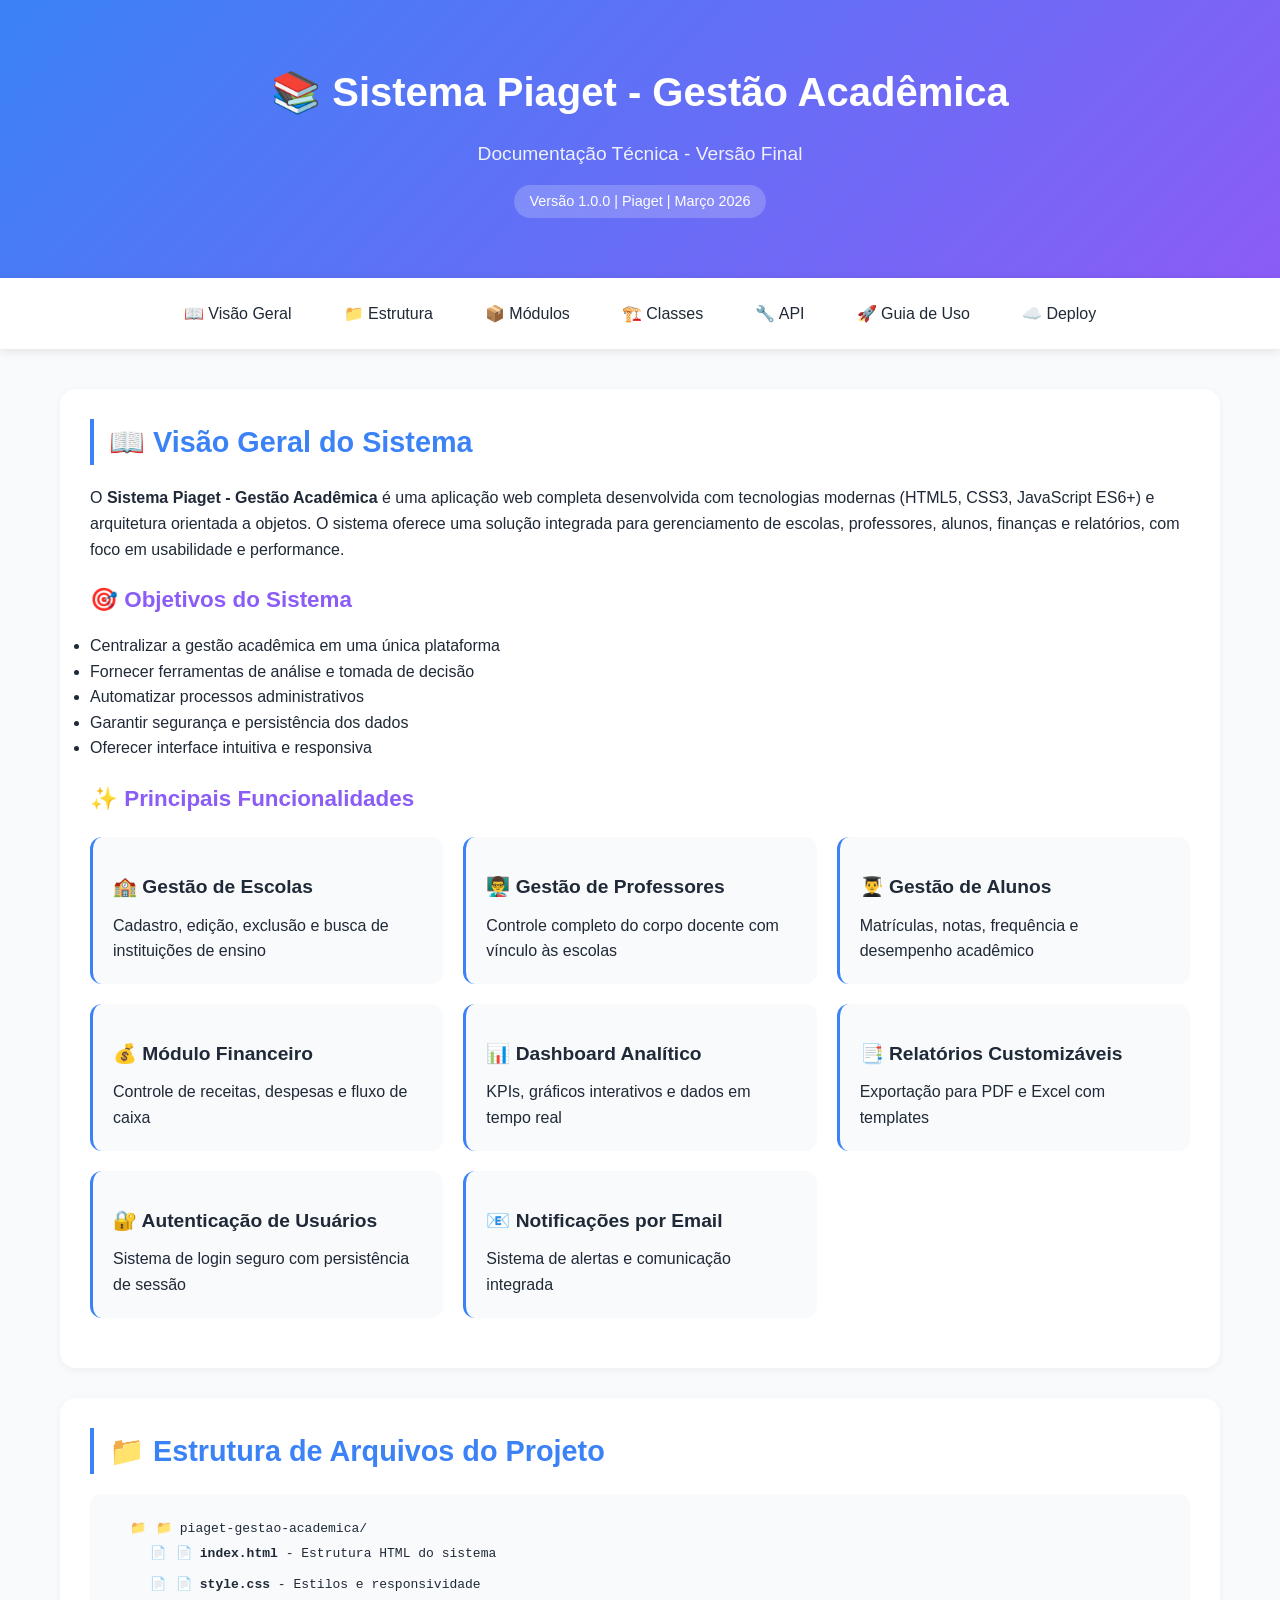
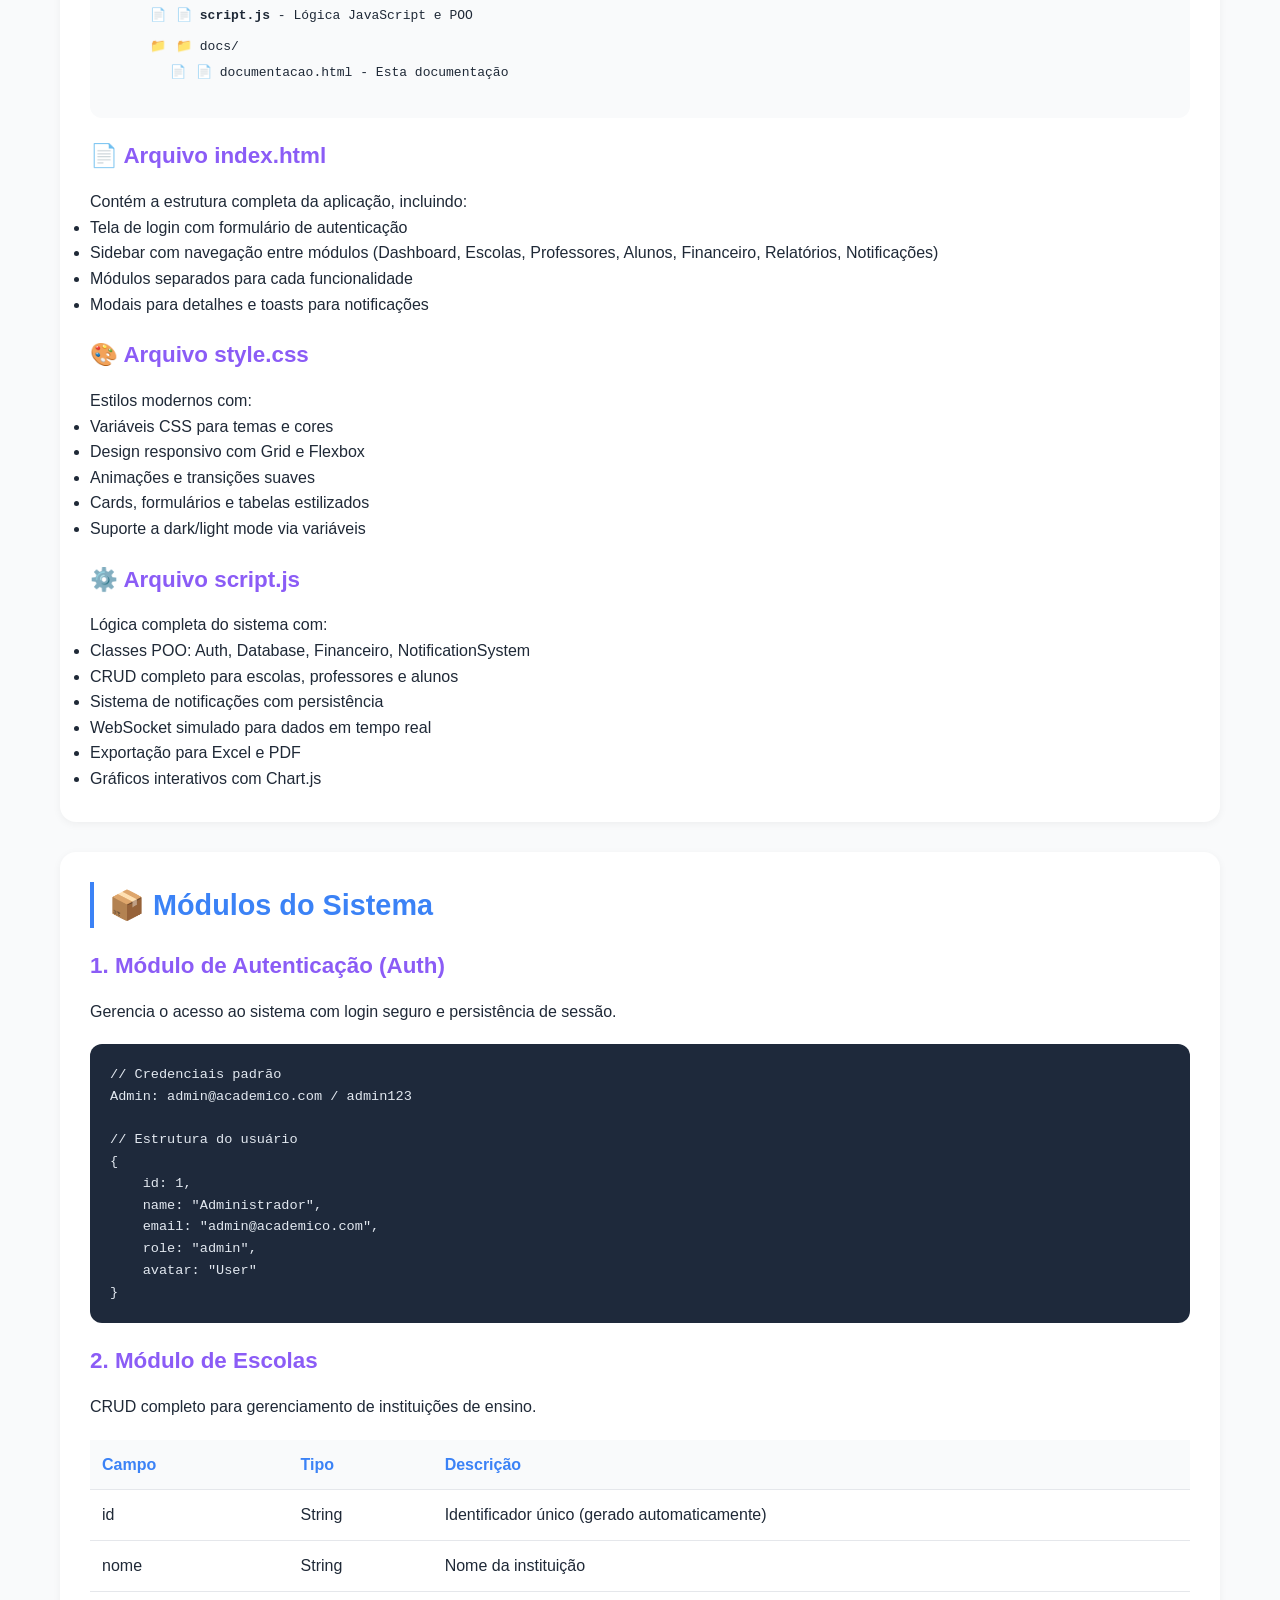
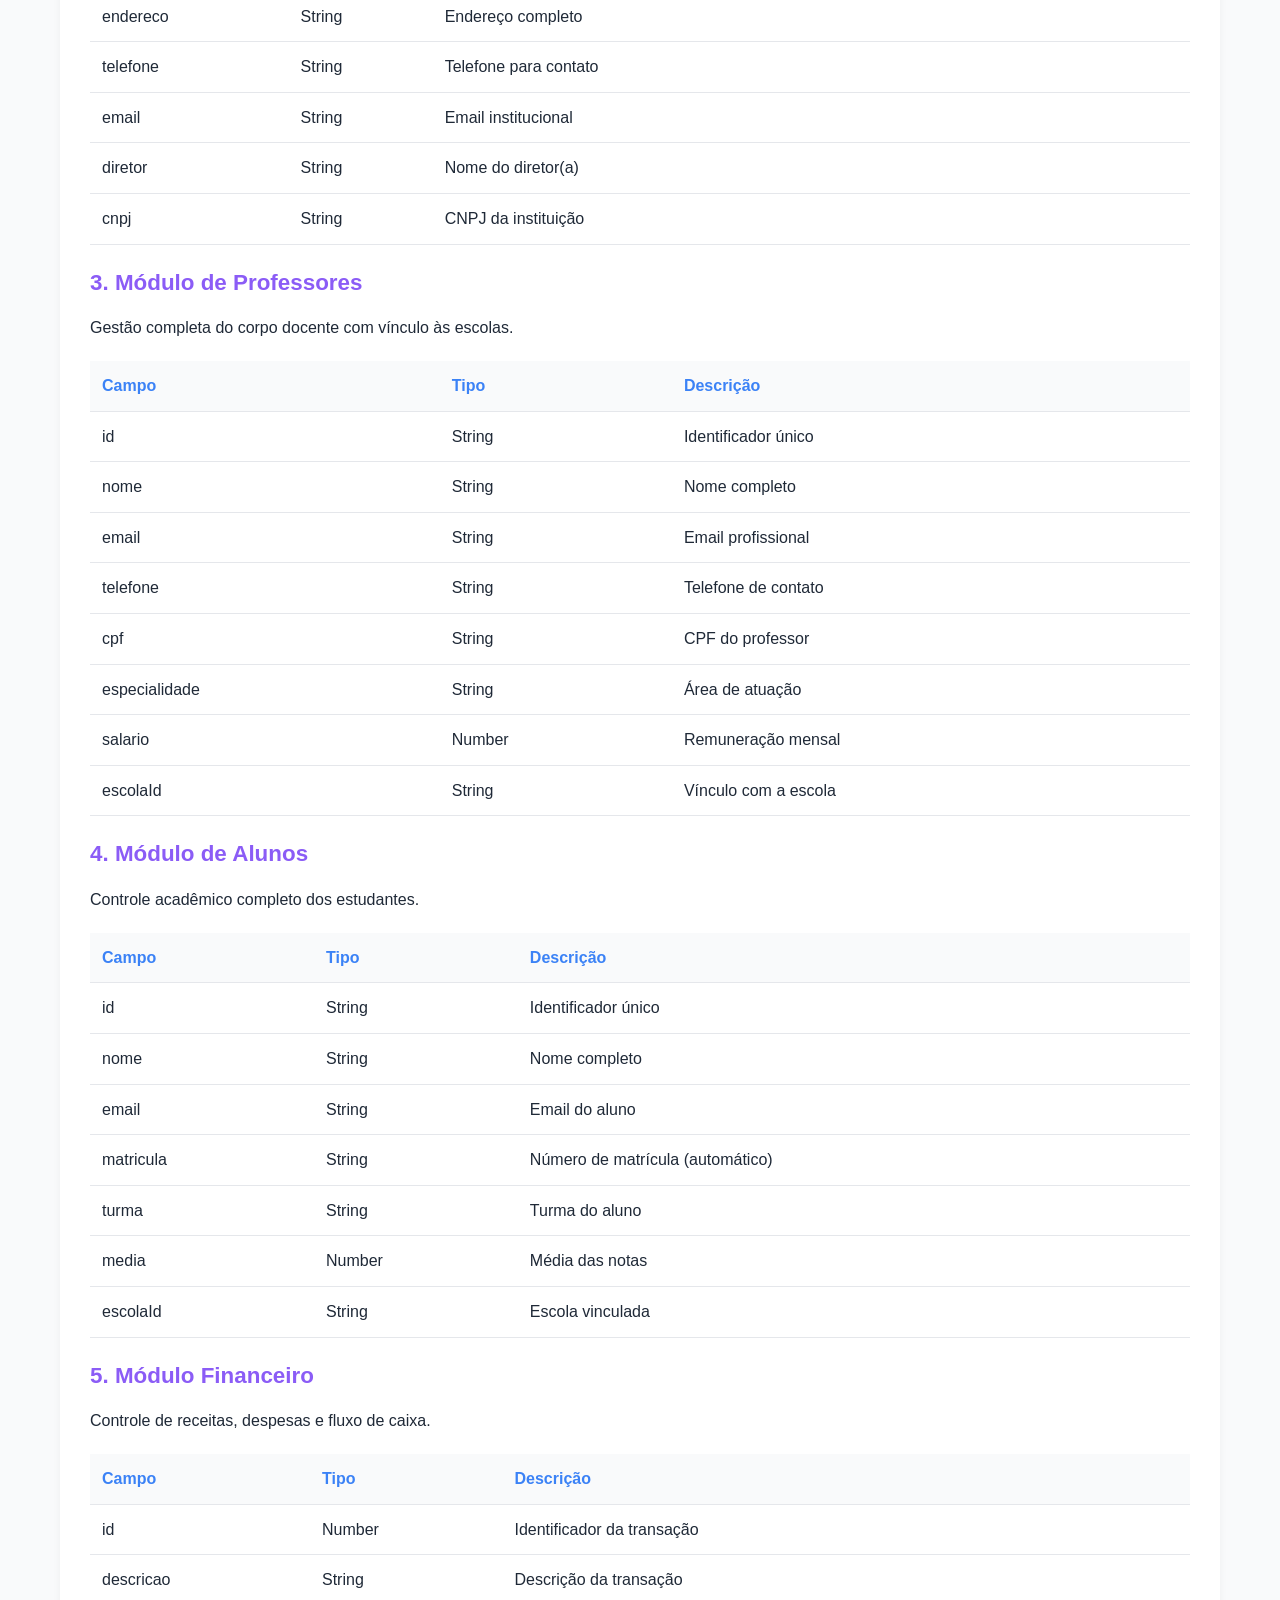
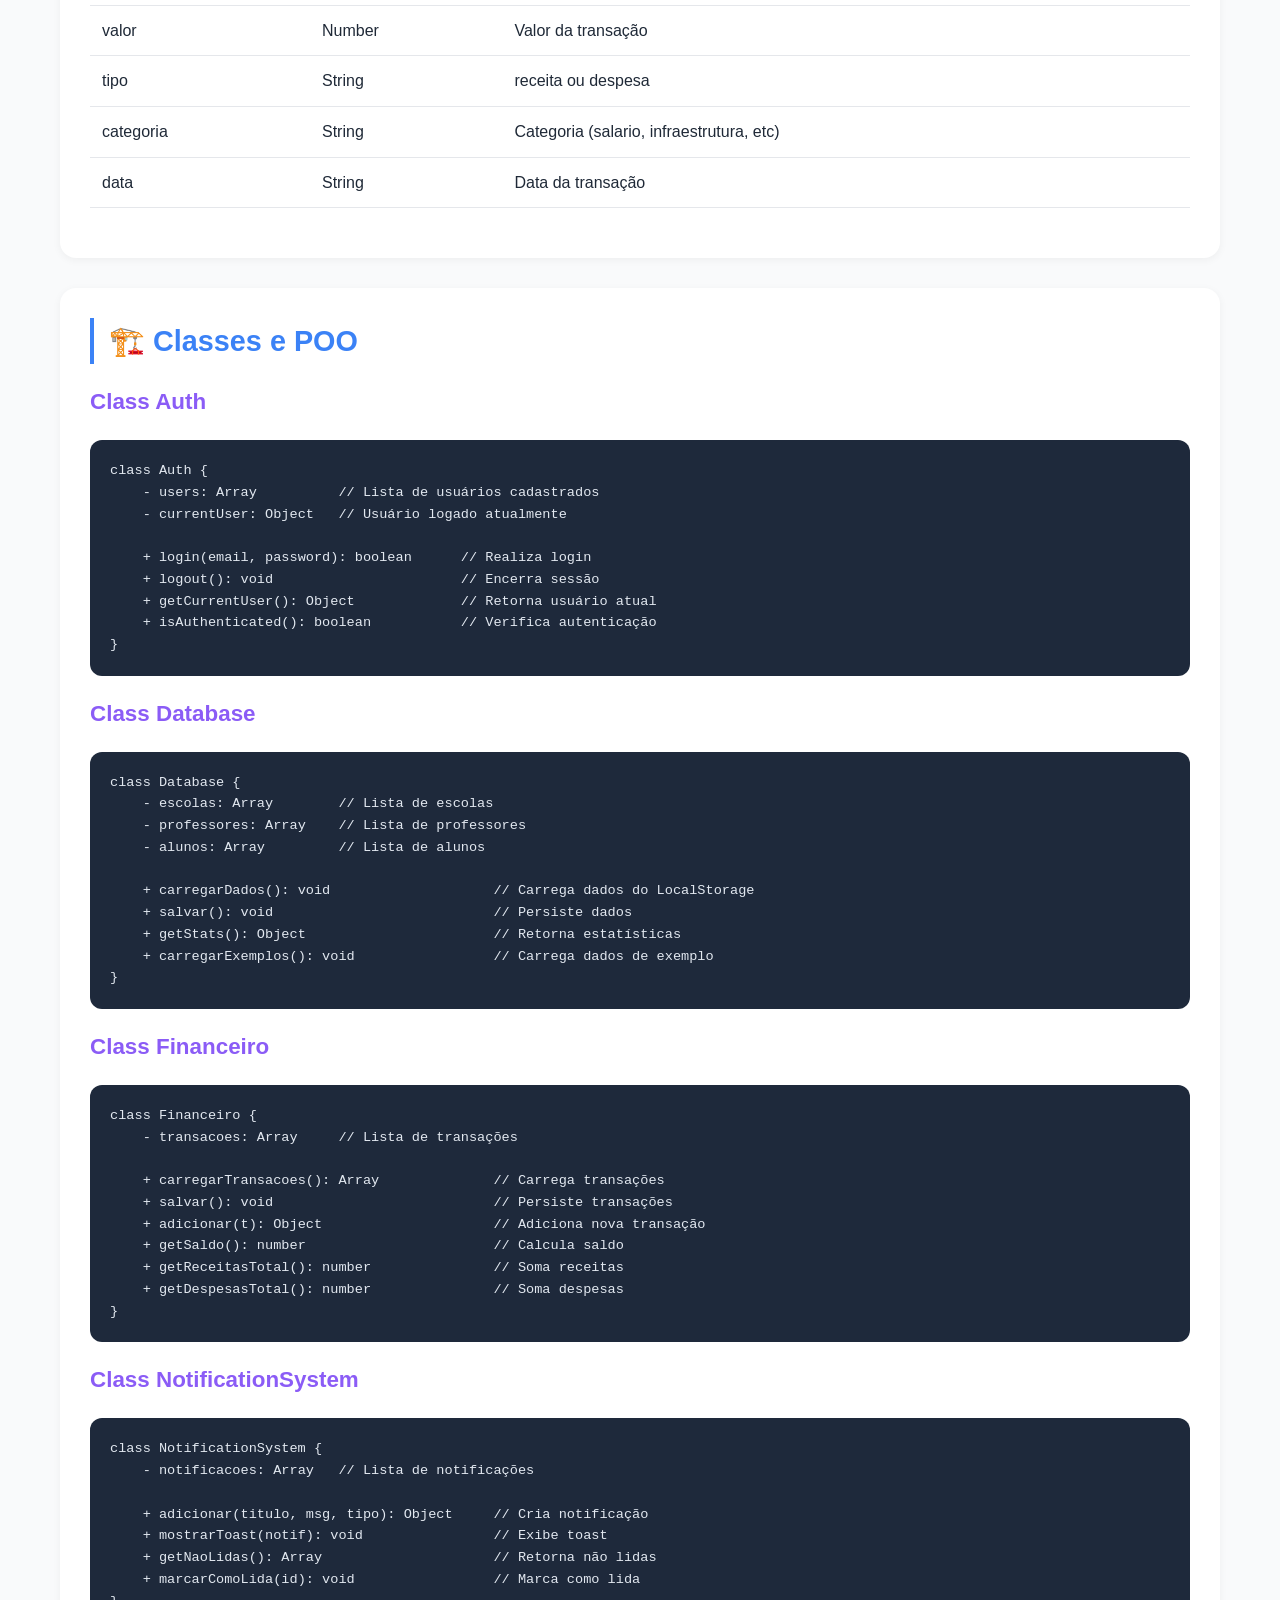
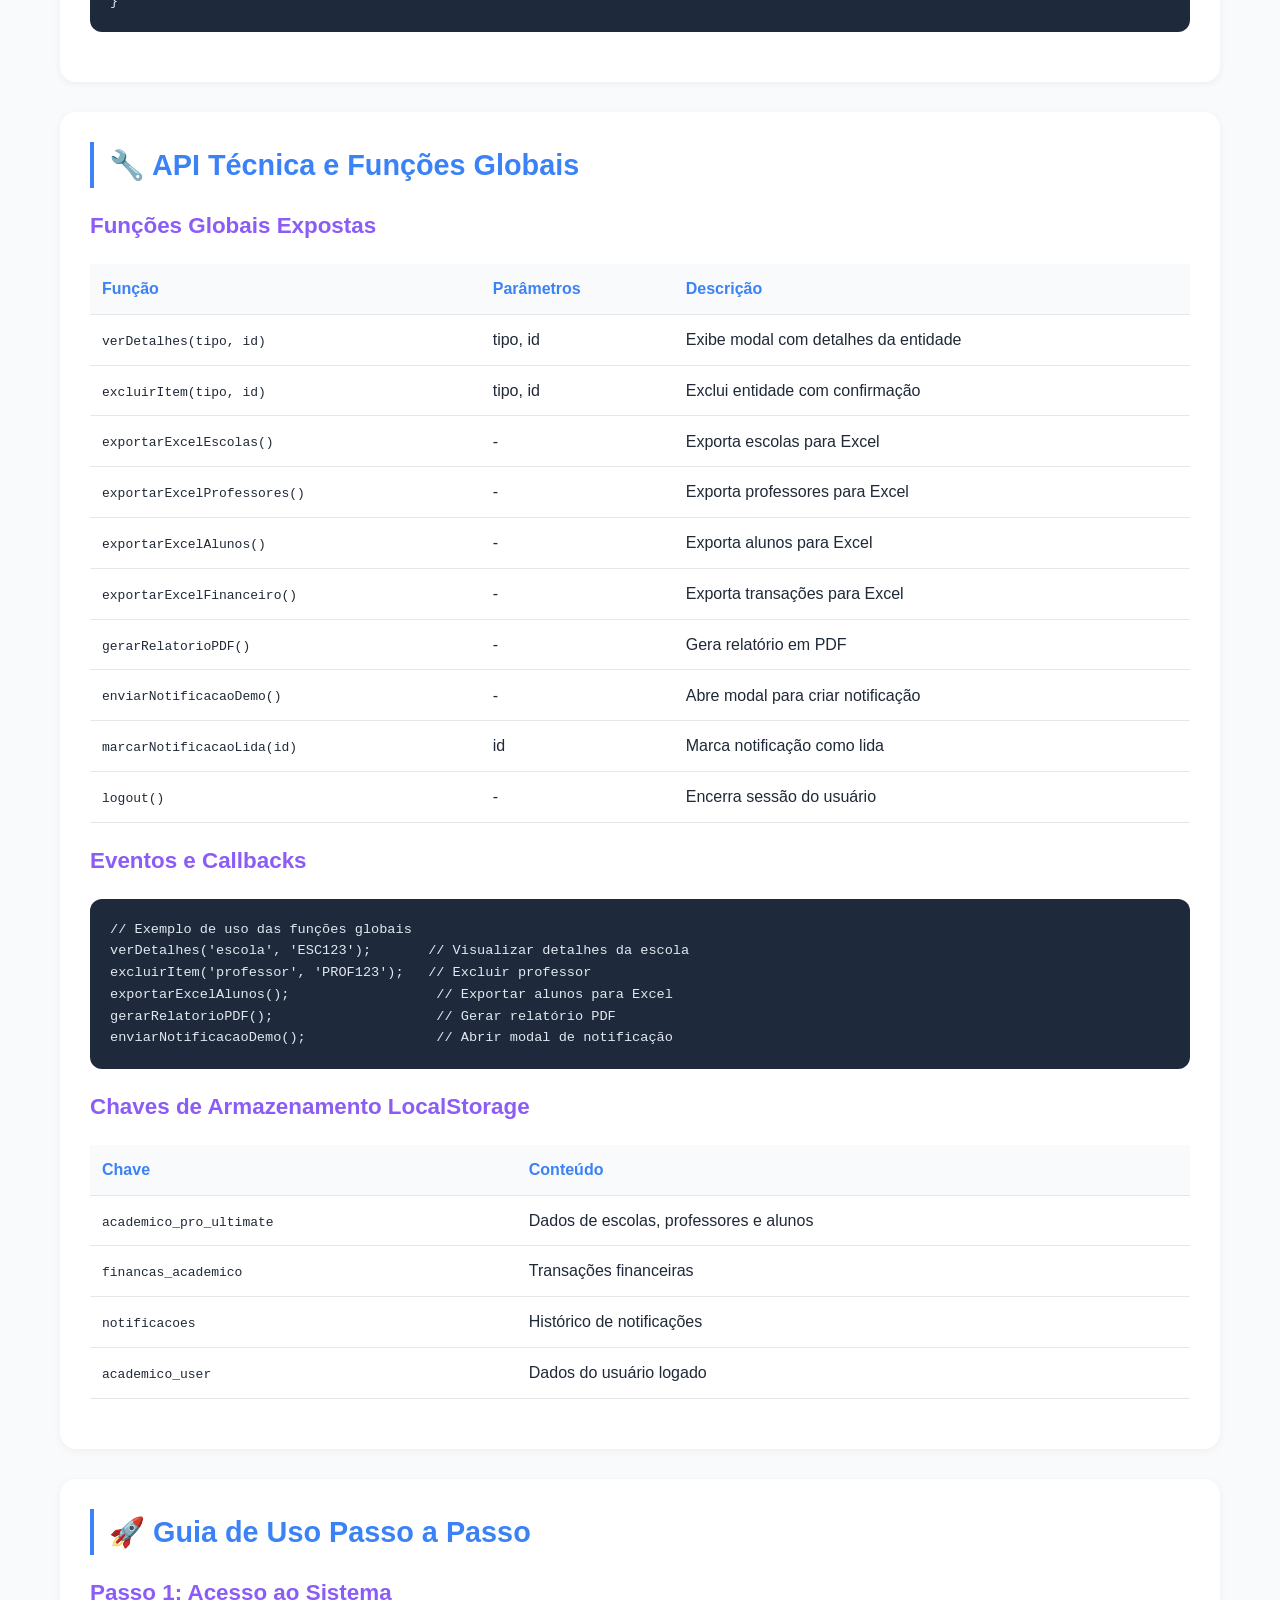
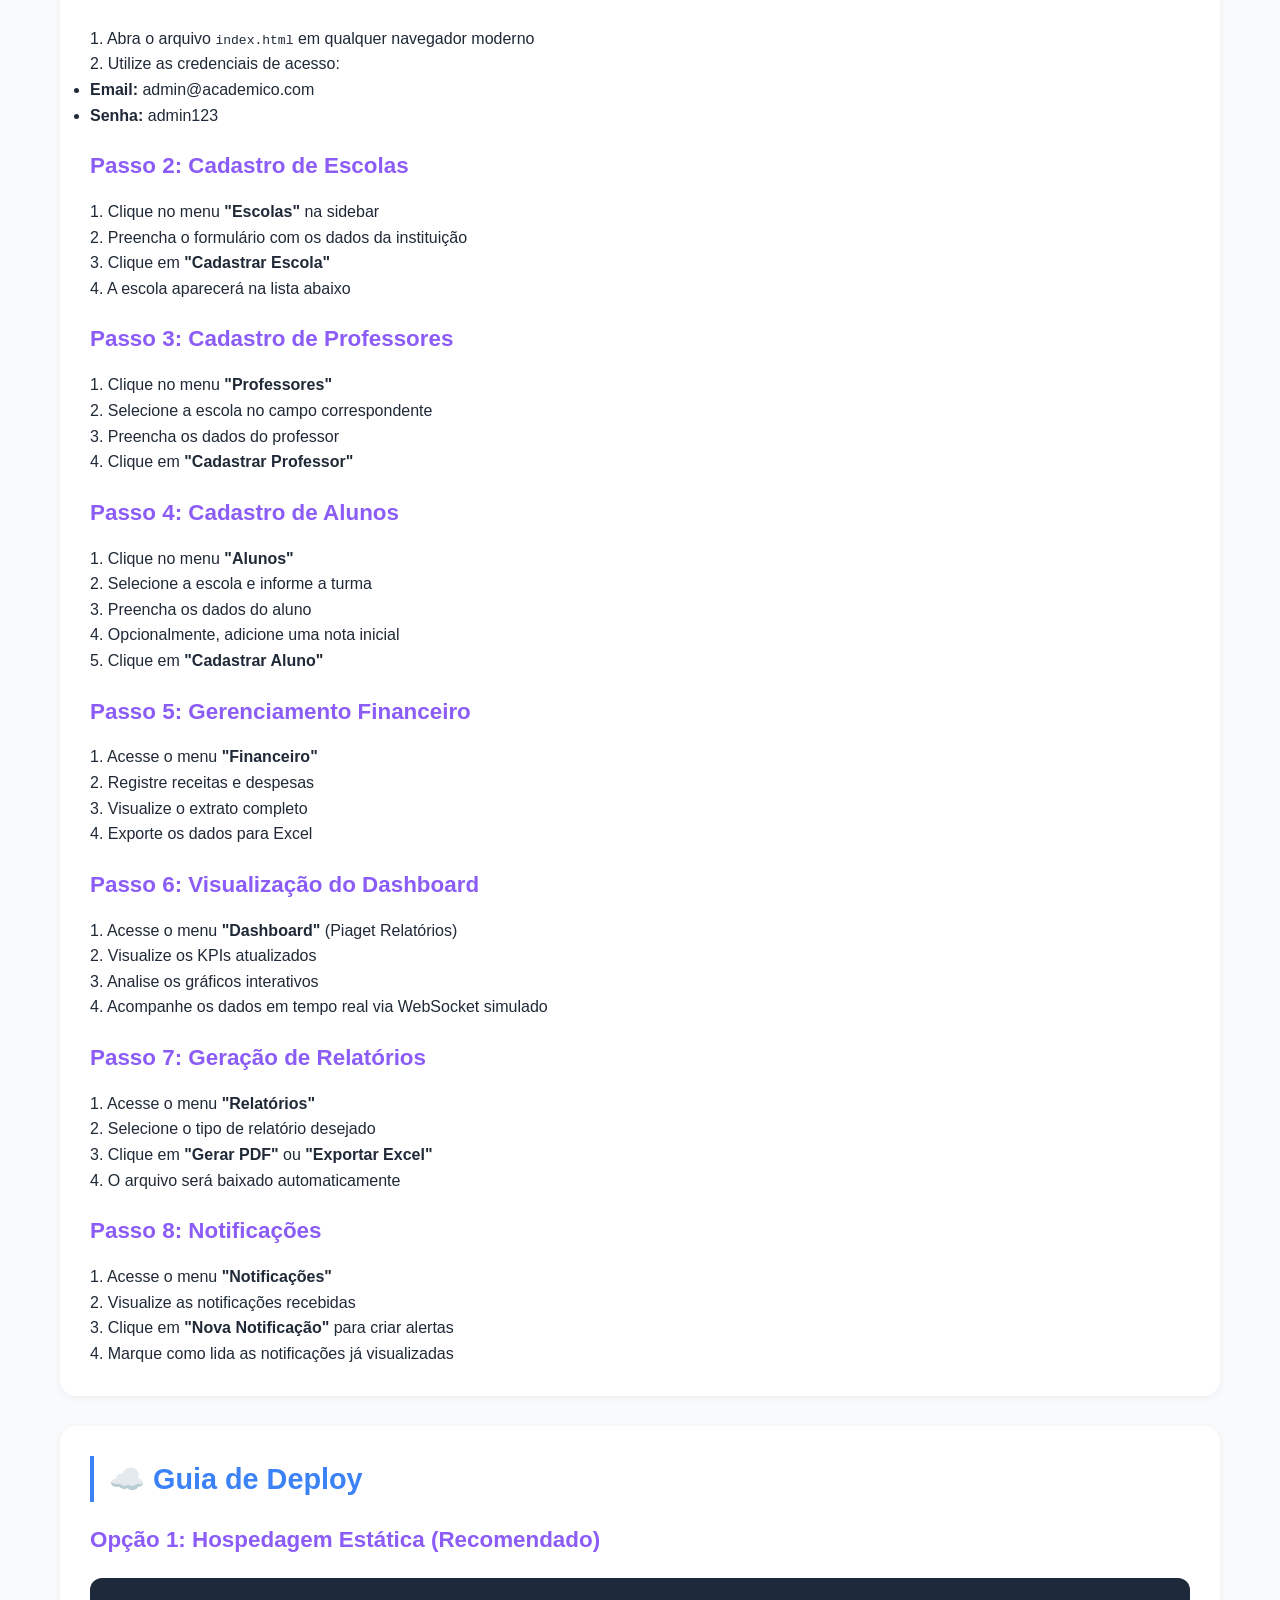
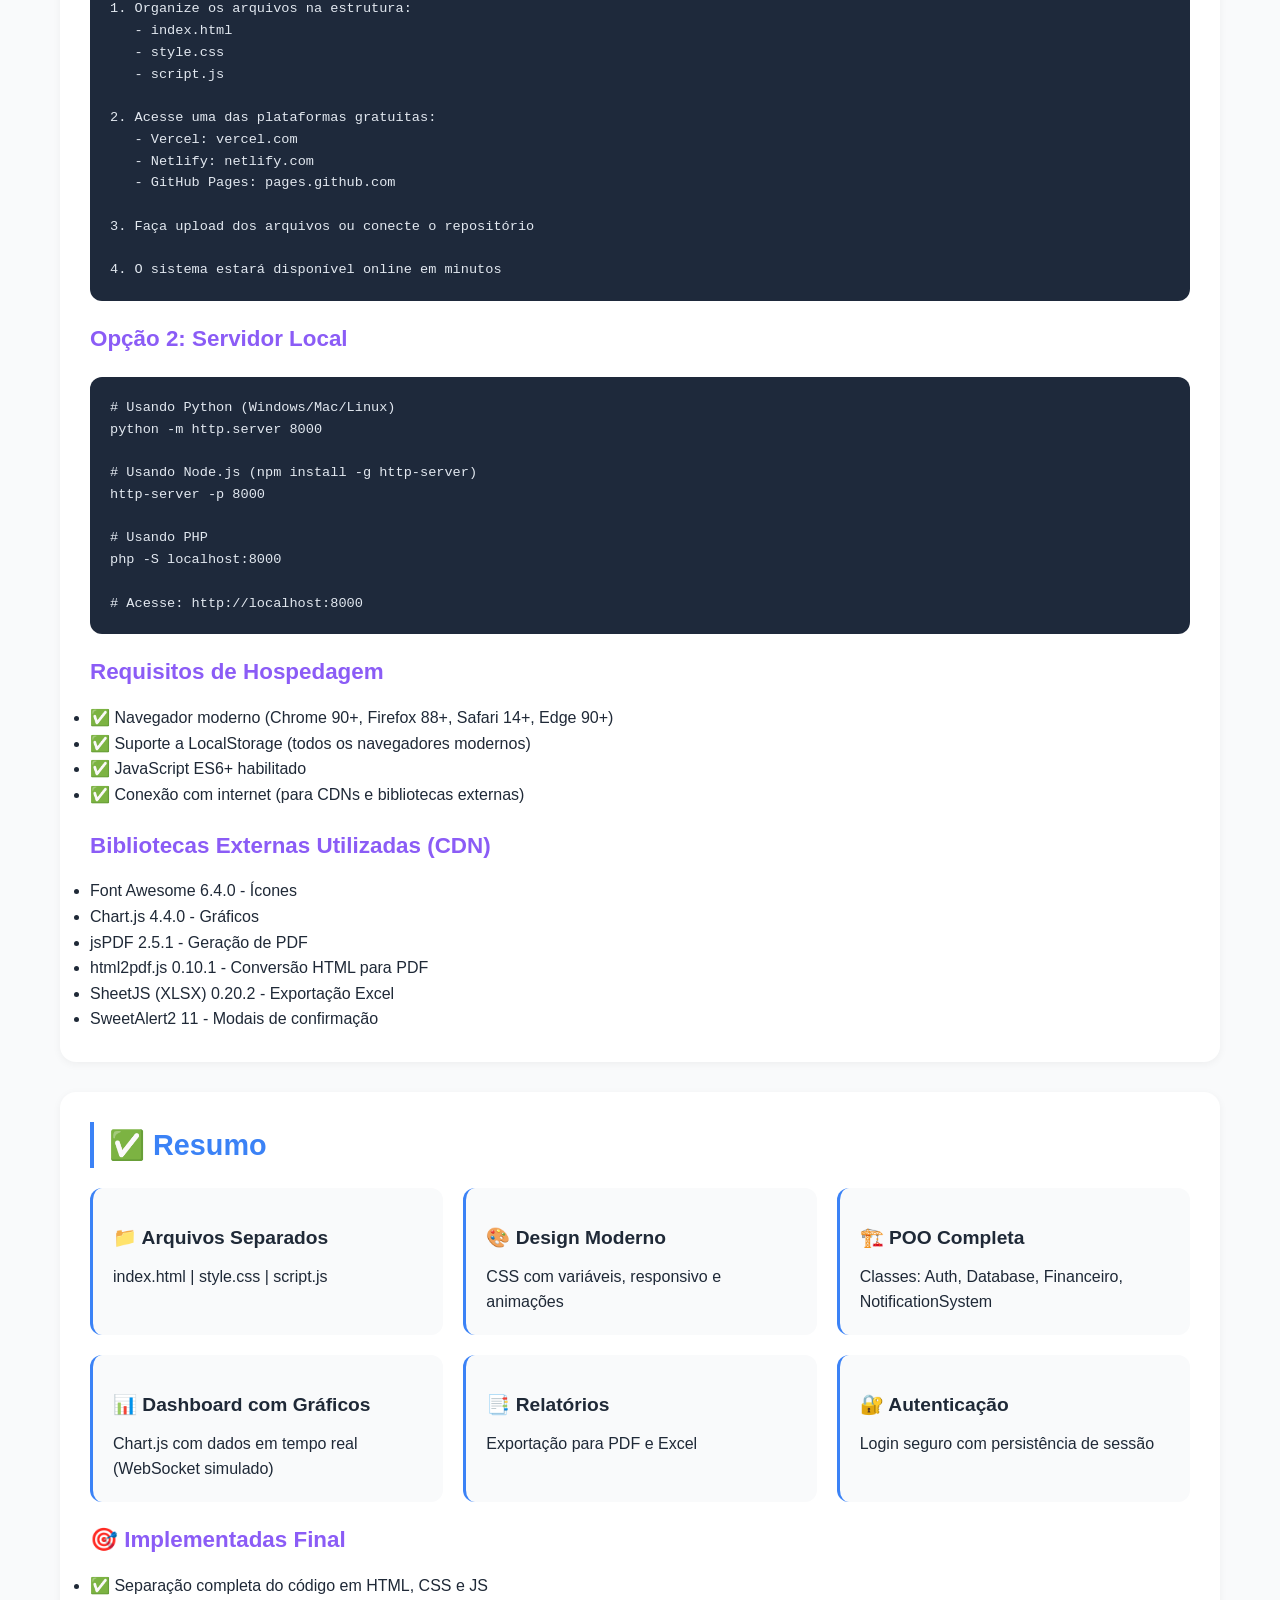
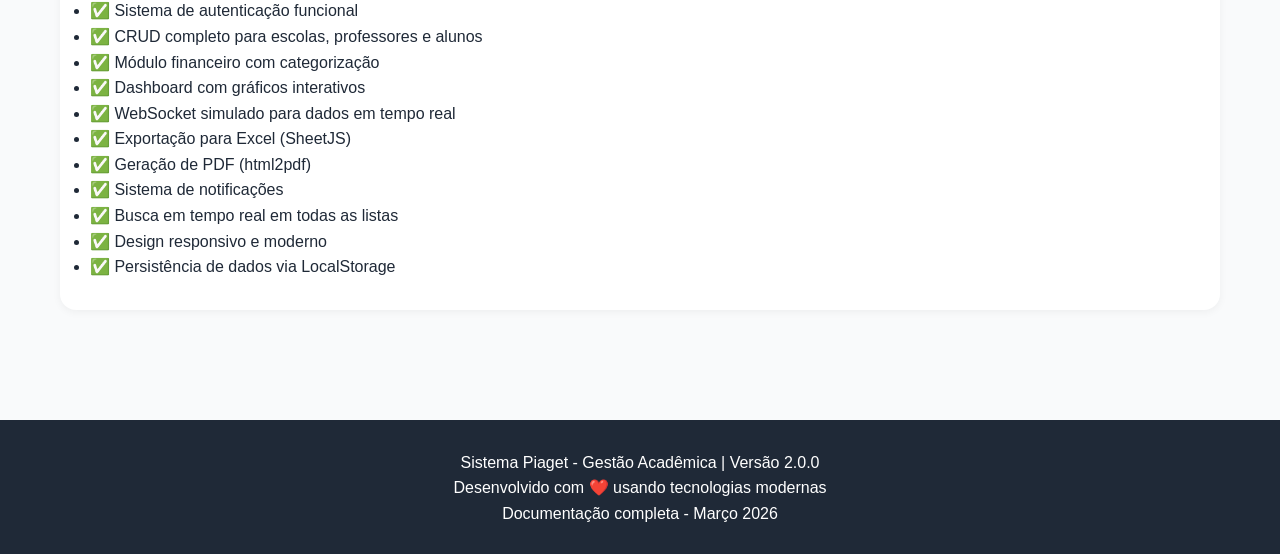
==== commit 595fff3e: "vers-doc" ====
--- a/docs/documentacao.html
+++ b/docs/documentacao.html
@@ -259,7 +259,7 @@
         <h1>📚 Sistema Piaget - Gestão Acadêmica</h1>
         <p>Documentação Técnica - Versão Final</p>
         <div class="version-badge">
-            <i class="fas fa-code-branch"></i> Versão 2.0.0 | Piaget | Março 2026
+            <i class="fas fa-code-branch"></i> Versão 1.0.0 | Piaget | Março 2026
         </div>
     </div>
 
